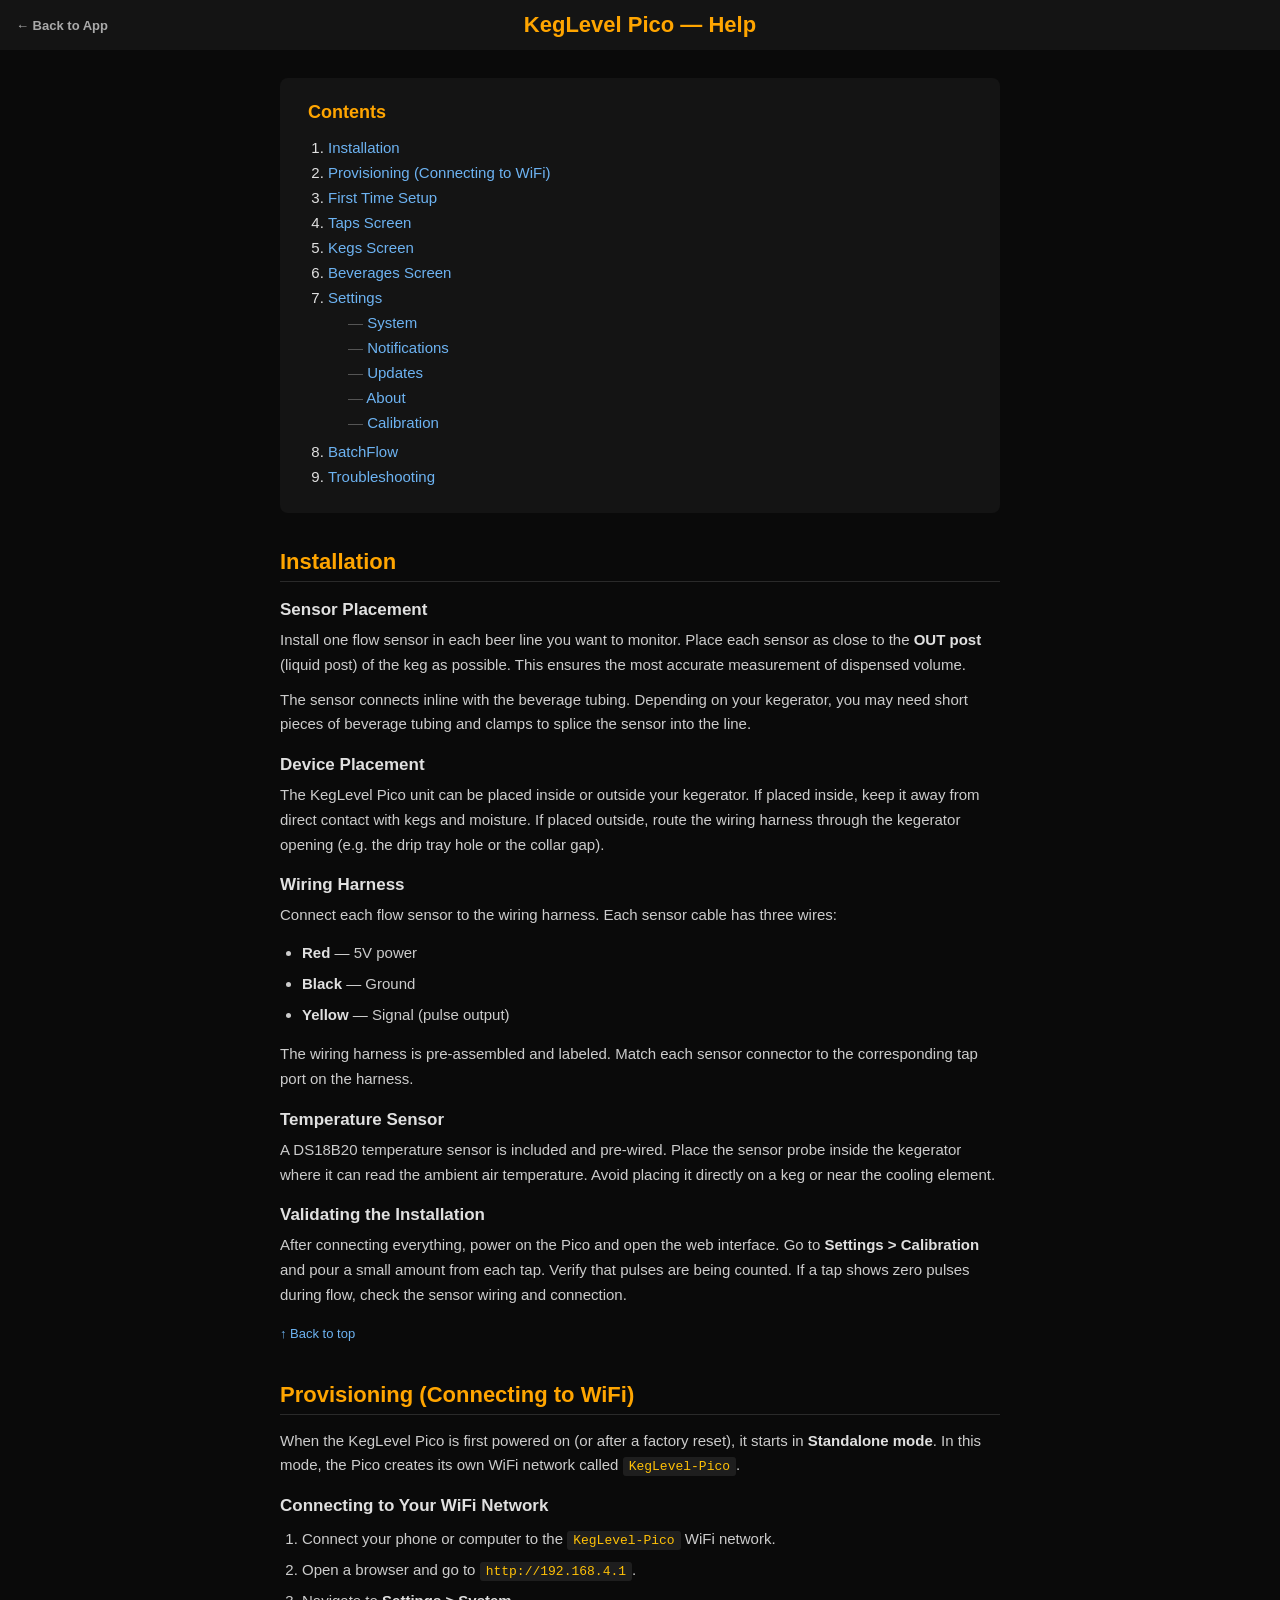
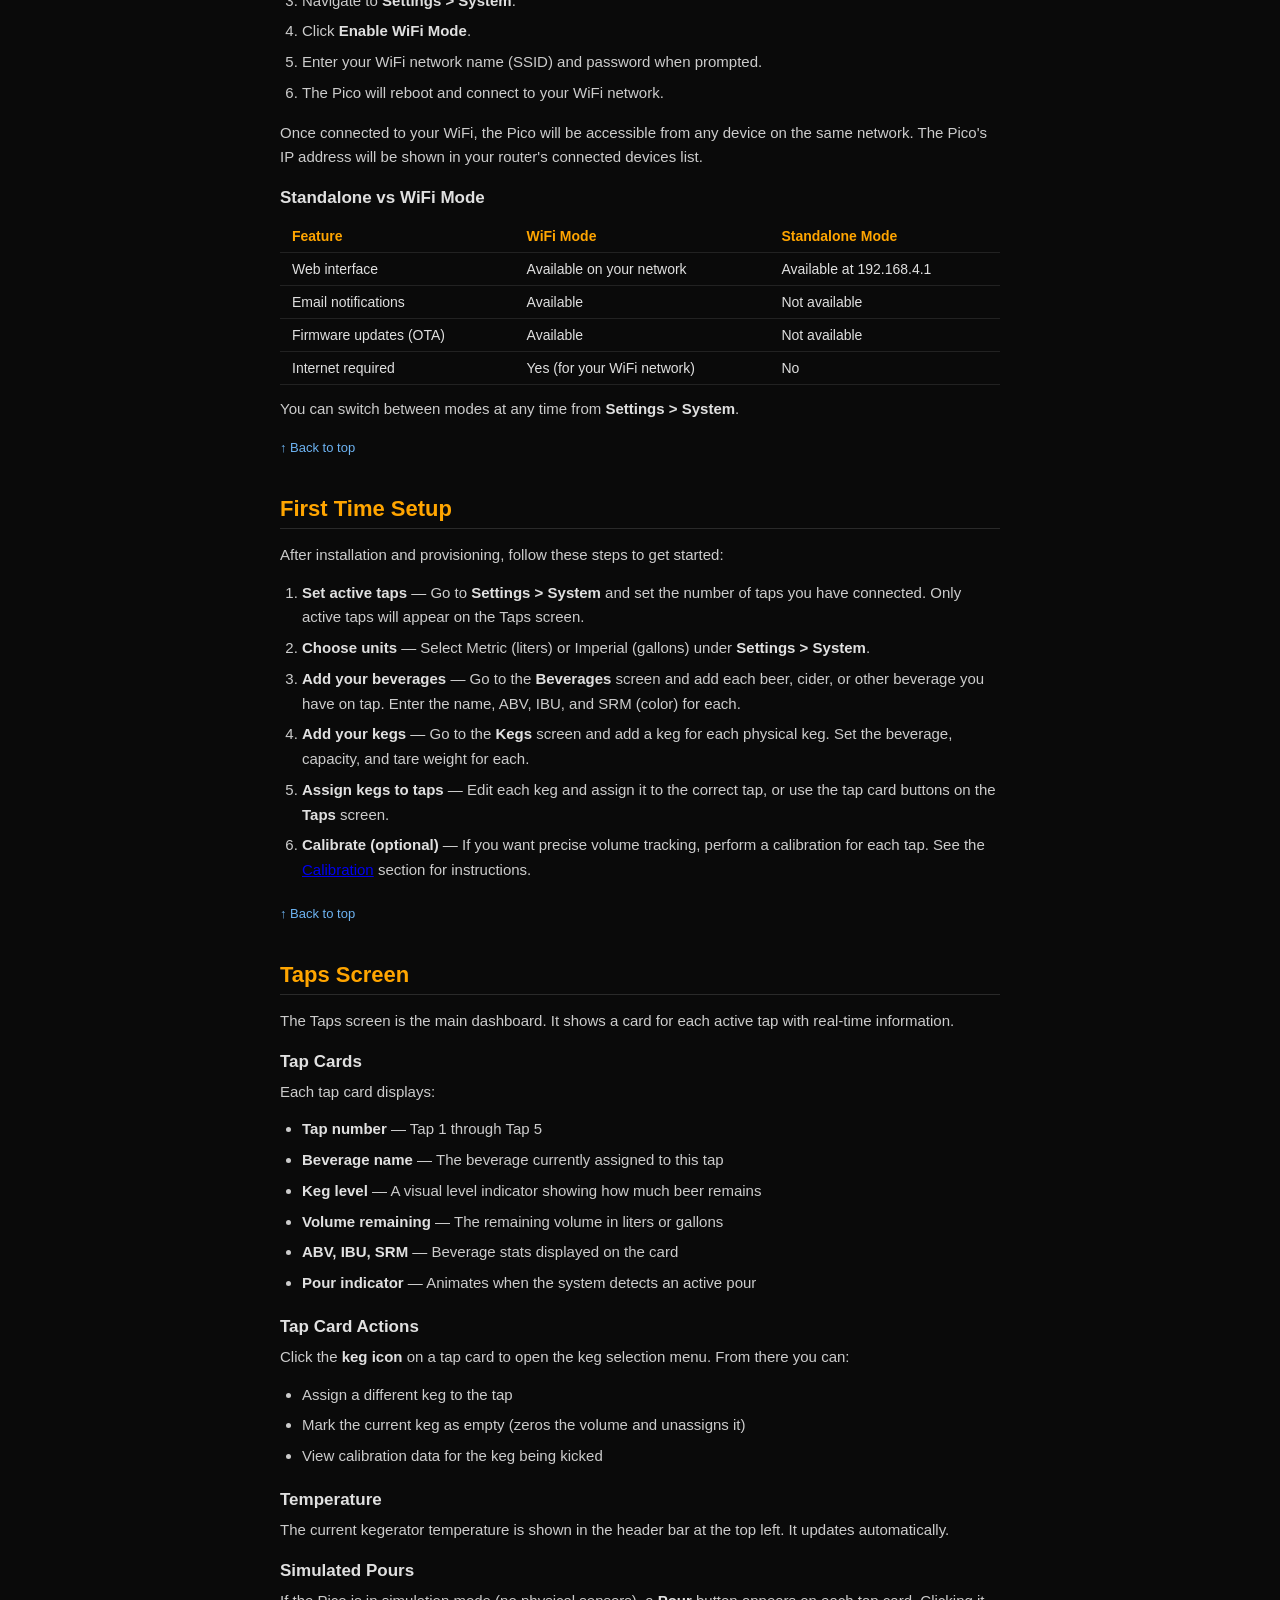
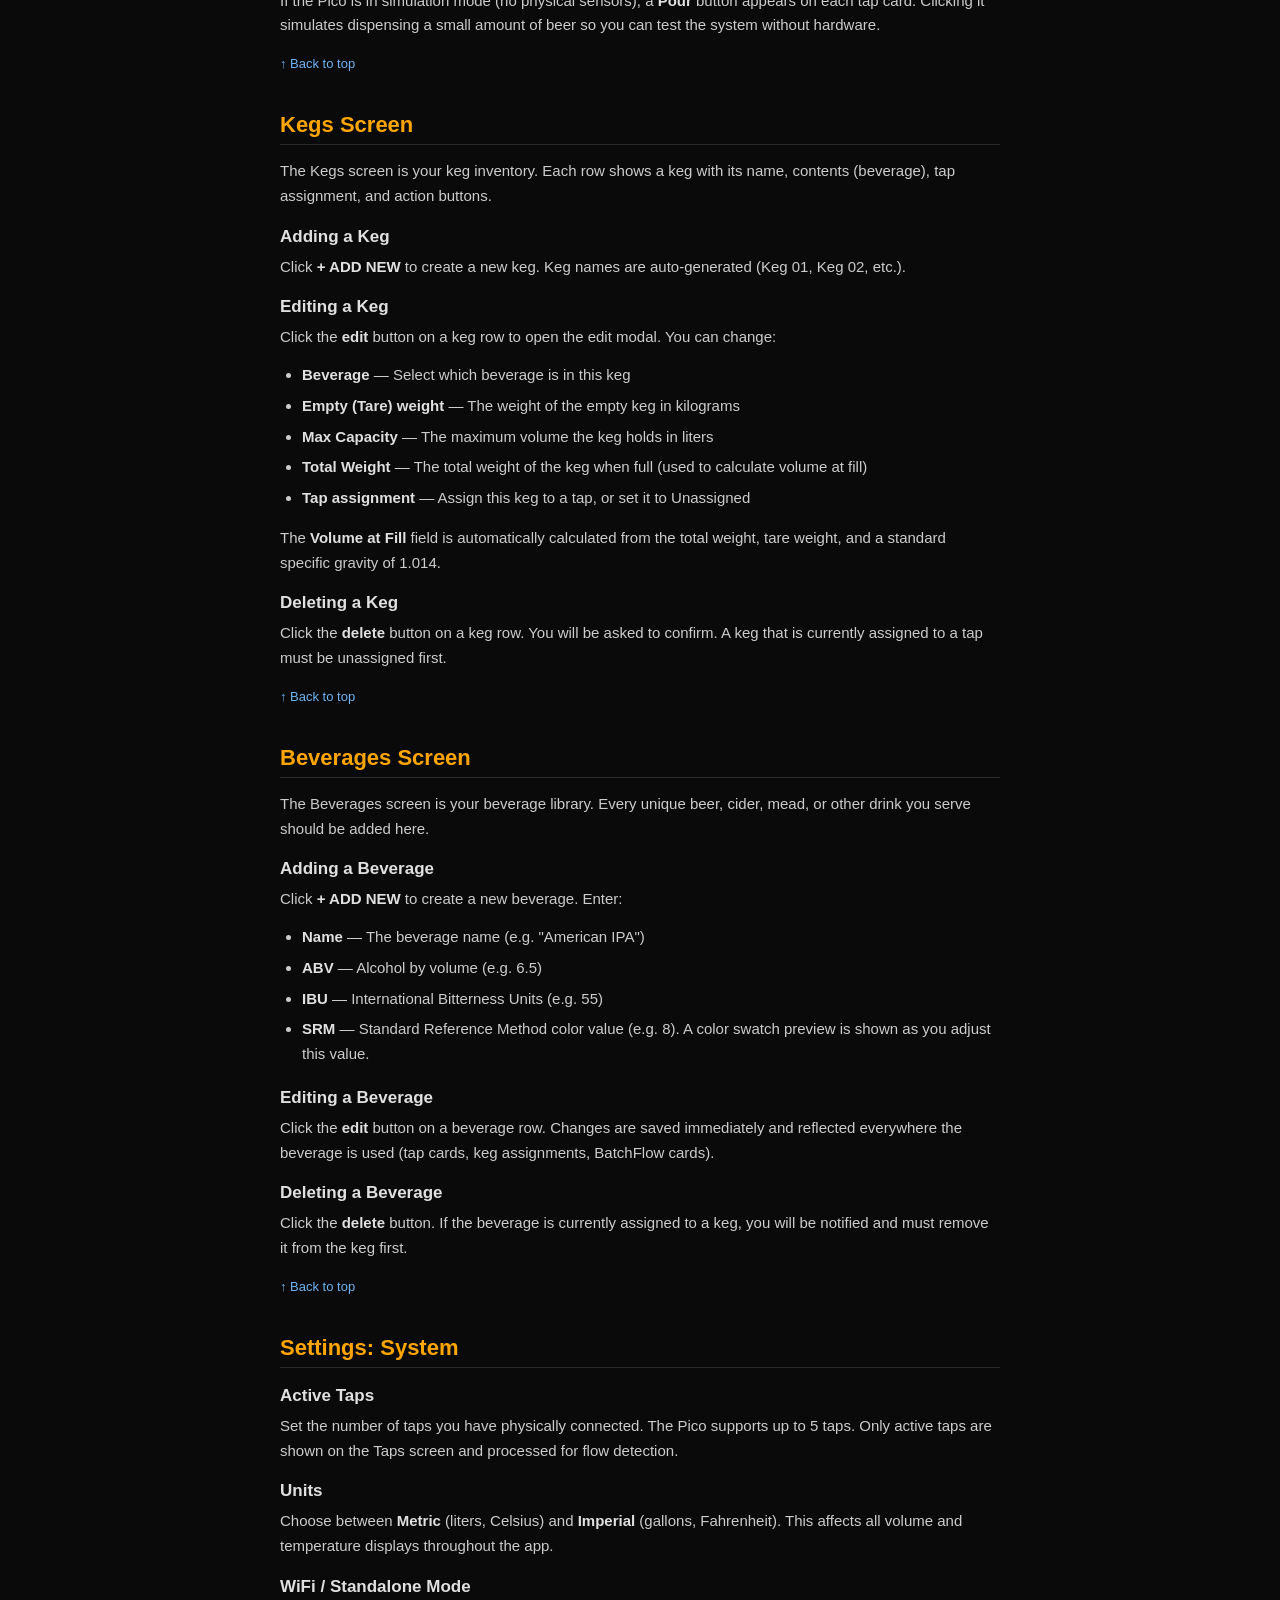
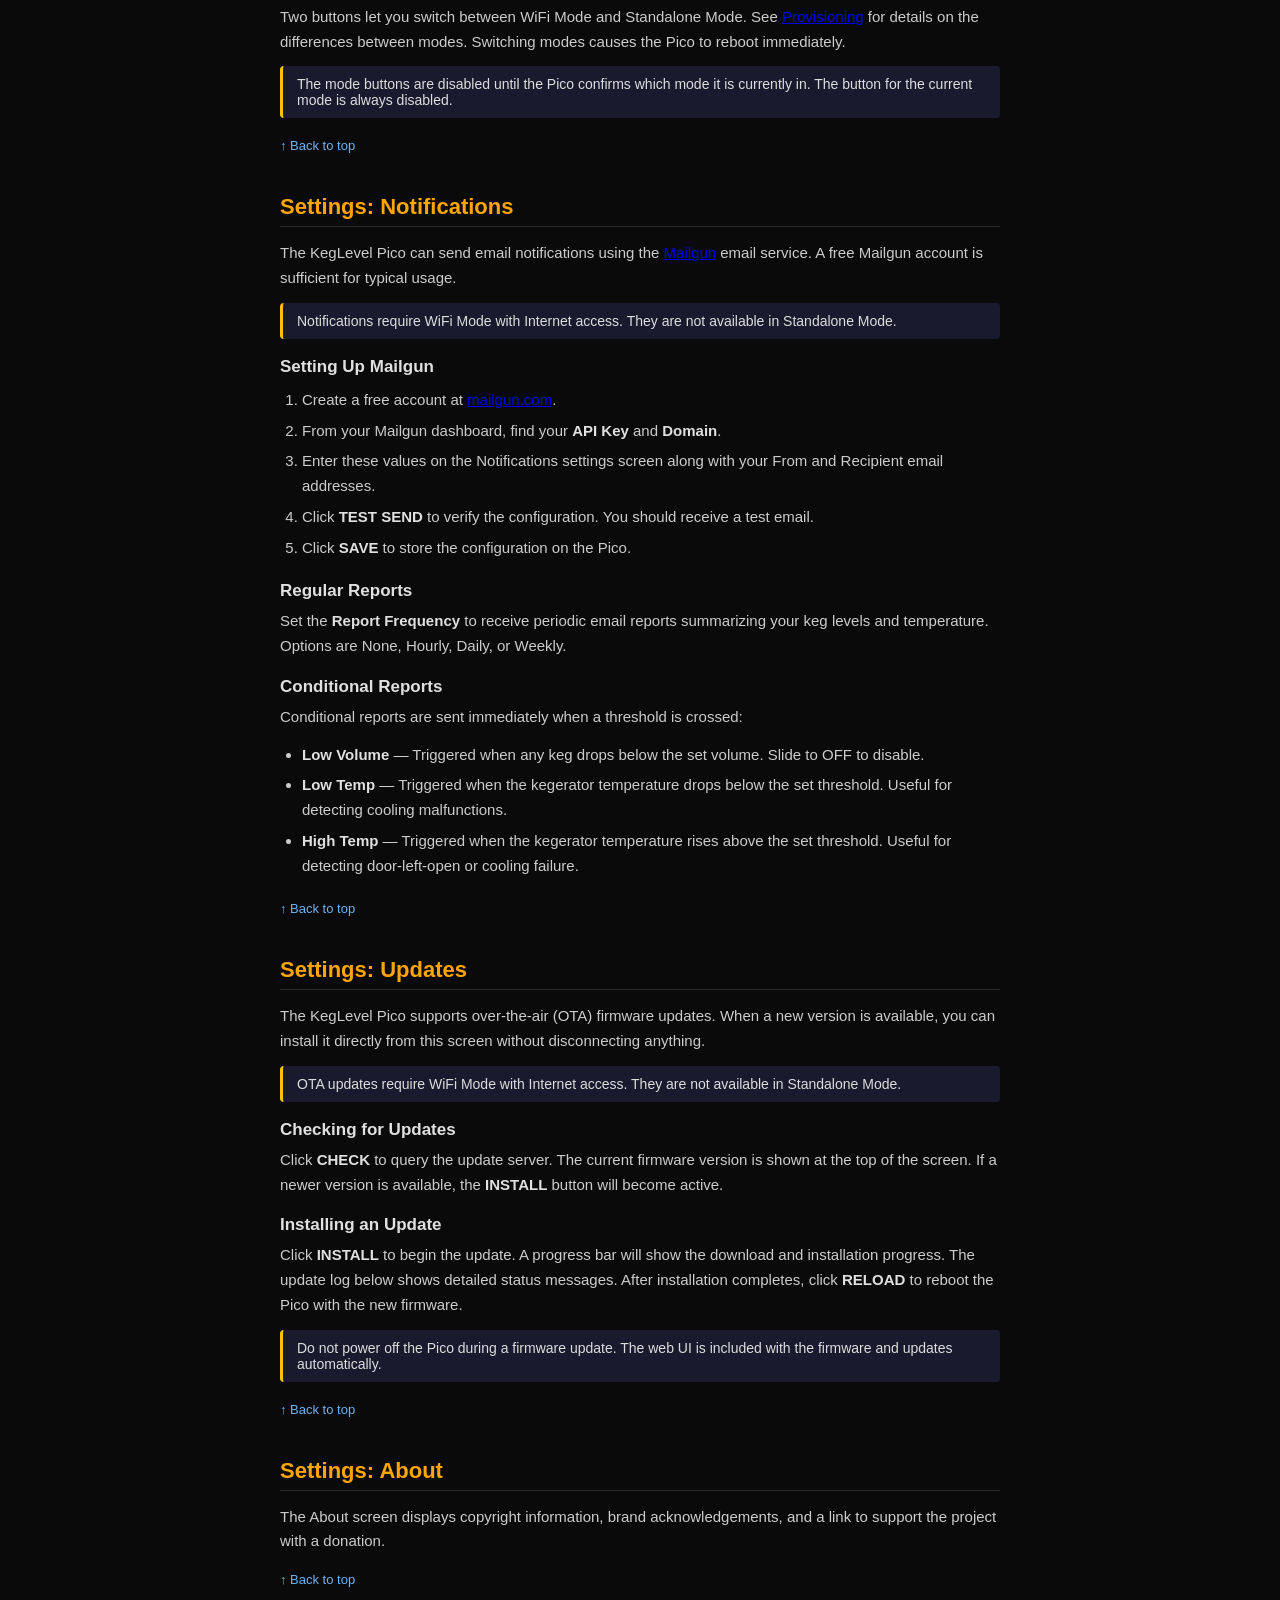
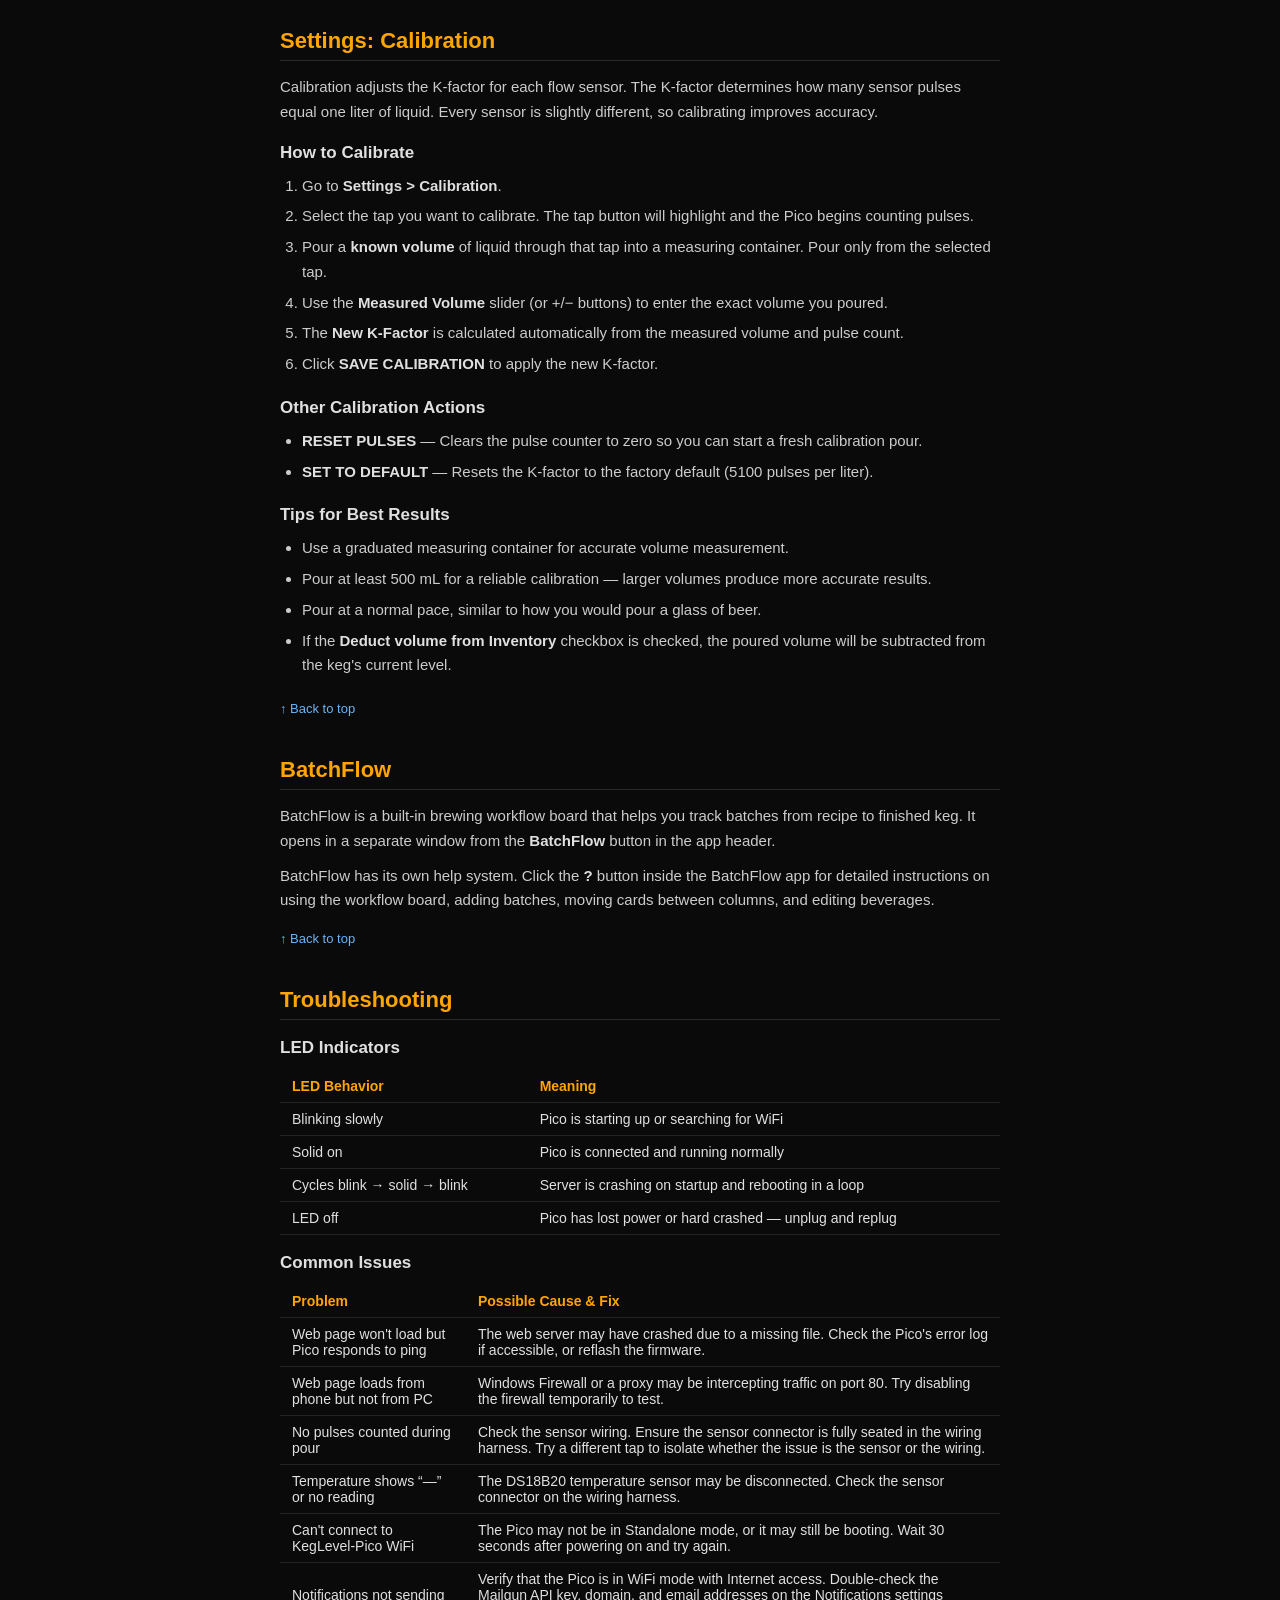
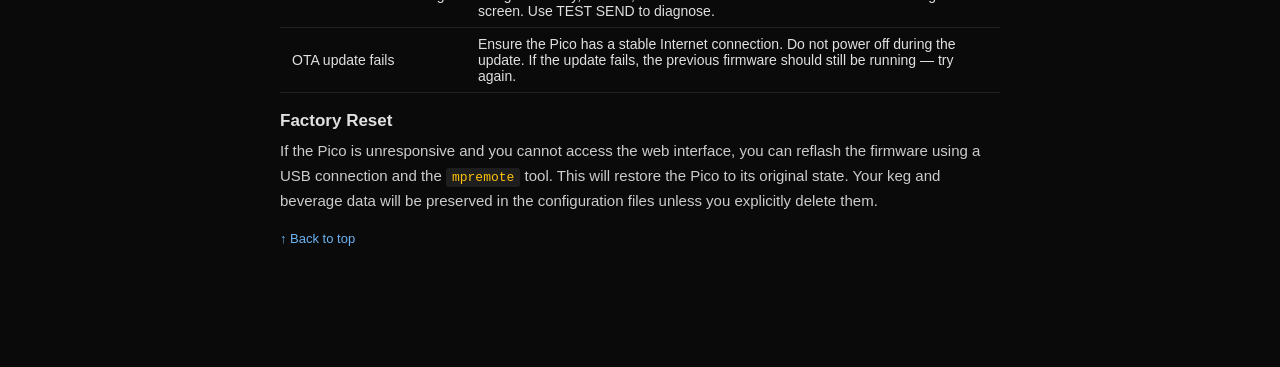
==== help.html @ c7a636e4 "Add context-sensitive help system with help.html and wired ? button Made-with: Cursor" ====
<!DOCTYPE html>
<html lang="en">
<head>
  <meta charset="UTF-8">
  <meta name="viewport" content="width=device-width, initial-scale=1.0">
  <title>KegLevel Pico — Help</title>
  <link rel="icon" href="assets/beer-keg.ico" type="image/x-icon">
  <link rel="icon" href="assets/beer-keg.png" type="image/png" sizes="32x32">
  <link rel="apple-touch-icon" href="assets/beer-keg.png">
  <style>
    * { box-sizing: border-box; margin: 0; padding: 0; }

    body {
      font-family: -apple-system, BlinkMacSystemFont, "Segoe UI", Roboto, sans-serif;
      background: #0a0a0a;
      color: #e0e0e0;
      min-height: 100vh;
    }

    .help-wrap {
      max-width: 760px;
      margin: 0 auto;
      padding: 0 20px 80px;
    }

    /* Header */
    .help-header {
      background: #141414;
      padding: 0 16px;
      height: 50px;
      display: flex;
      align-items: center;
      justify-content: center;
      position: sticky;
      top: 0;
      z-index: 10;
    }
    .help-header h1 {
      font-size: 22px;
      font-weight: 700;
      color: #ffa500;
    }
    .help-header .back-link {
      position: absolute;
      left: 16px;
      color: #aaa;
      text-decoration: none;
      font-size: 13px;
      font-weight: 600;
    }
    .help-header .back-link:hover { color: #fff; }

    /* TOC */
    .toc {
      background: #141414;
      border-radius: 8px;
      padding: 24px 28px;
      margin: 28px 0 36px;
    }
    .toc h2 {
      font-size: 18px;
      color: #ffa500;
      margin-bottom: 12px;
    }
    .toc ol {
      padding-left: 20px;
    }
    .toc li {
      padding: 4px 0;
      font-size: 15px;
    }
    .toc a {
      color: #6db3f2;
      text-decoration: none;
    }
    .toc a:hover { text-decoration: underline; }
    .toc .toc-sub {
      list-style: none;
      padding-left: 20px;
      margin-top: 4px;
    }
    .toc .toc-sub li::before {
      content: "— ";
      color: #555;
    }

    /* Sections */
    .help-section {
      margin-bottom: 40px;
      scroll-margin-top: 60px;
    }
    .help-section h2 {
      font-size: 22px;
      font-weight: 700;
      color: #ffa500;
      margin-bottom: 14px;
      padding-bottom: 6px;
      border-bottom: 1px solid #2a2a2a;
    }
    .help-section h3 {
      font-size: 17px;
      font-weight: 600;
      color: #e0e0e0;
      margin: 18px 0 8px;
    }
    .help-section p {
      font-size: 15px;
      line-height: 1.65;
      color: #ccc;
      margin-bottom: 10px;
    }
    .help-section ul, .help-section ol {
      padding-left: 22px;
      margin-bottom: 12px;
    }
    .help-section li {
      font-size: 15px;
      line-height: 1.65;
      color: #ccc;
      padding: 3px 0;
    }
    .help-section strong {
      color: #e0e0e0;
    }
    .help-section code {
      background: #1e1e1e;
      padding: 2px 6px;
      border-radius: 3px;
      font-size: 13px;
      color: #ffc107;
    }
    .help-section .note {
      background: #1a1a2e;
      border-left: 3px solid #ffc107;
      padding: 10px 14px;
      border-radius: 4px;
      margin: 12px 0;
      font-size: 14px;
      color: #ddd;
    }
    .help-section table {
      width: 100%;
      border-collapse: collapse;
      margin: 12px 0;
      font-size: 14px;
    }
    .help-section th, .help-section td {
      text-align: left;
      padding: 8px 12px;
      border-bottom: 1px solid #222;
    }
    .help-section th {
      color: #ffa500;
      font-weight: 600;
    }
    .back-to-top {
      display: inline-block;
      margin-top: 8px;
      font-size: 13px;
      color: #6db3f2;
      text-decoration: none;
    }
    .back-to-top:hover { text-decoration: underline; }
  </style>
</head>
<body>

  <header class="help-header">
    <a href="index.html" class="back-link">&larr; Back to App</a>
    <h1>KegLevel Pico &mdash; Help</h1>
  </header>

  <div class="help-wrap">

    <!-- Table of Contents -->
    <nav class="toc" id="toc">
      <h2>Contents</h2>
      <ol>
        <li><a href="#installation">Installation</a></li>
        <li><a href="#provisioning">Provisioning (Connecting to WiFi)</a></li>
        <li><a href="#first-time-setup">First Time Setup</a></li>
        <li><a href="#taps">Taps Screen</a></li>
        <li><a href="#kegs">Kegs Screen</a></li>
        <li><a href="#beverages">Beverages Screen</a></li>
        <li>
          <a href="#system">Settings</a>
          <ul class="toc-sub">
            <li><a href="#system">System</a></li>
            <li><a href="#notifications">Notifications</a></li>
            <li><a href="#updates">Updates</a></li>
            <li><a href="#about">About</a></li>
            <li><a href="#calibration">Calibration</a></li>
          </ul>
        </li>
        <li><a href="#batchflow">BatchFlow</a></li>
        <li><a href="#troubleshooting">Troubleshooting</a></li>
      </ol>
    </nav>

    <!-- Installation -->
    <section class="help-section" id="installation">
      <h2>Installation</h2>
      <h3>Sensor Placement</h3>
      <p>Install one flow sensor in each beer line you want to monitor. Place each sensor as close to the <strong>OUT post</strong> (liquid post) of the keg as possible. This ensures the most accurate measurement of dispensed volume.</p>
      <p>The sensor connects inline with the beverage tubing. Depending on your kegerator, you may need short pieces of beverage tubing and clamps to splice the sensor into the line.</p>

      <h3>Device Placement</h3>
      <p>The KegLevel Pico unit can be placed inside or outside your kegerator. If placed inside, keep it away from direct contact with kegs and moisture. If placed outside, route the wiring harness through the kegerator opening (e.g. the drip tray hole or the collar gap).</p>

      <h3>Wiring Harness</h3>
      <p>Connect each flow sensor to the wiring harness. Each sensor cable has three wires:</p>
      <ul>
        <li><strong>Red</strong> &mdash; 5V power</li>
        <li><strong>Black</strong> &mdash; Ground</li>
        <li><strong>Yellow</strong> &mdash; Signal (pulse output)</li>
      </ul>
      <p>The wiring harness is pre-assembled and labeled. Match each sensor connector to the corresponding tap port on the harness.</p>

      <h3>Temperature Sensor</h3>
      <p>A DS18B20 temperature sensor is included and pre-wired. Place the sensor probe inside the kegerator where it can read the ambient air temperature. Avoid placing it directly on a keg or near the cooling element.</p>

      <h3>Validating the Installation</h3>
      <p>After connecting everything, power on the Pico and open the web interface. Go to <strong>Settings &gt; Calibration</strong> and pour a small amount from each tap. Verify that pulses are being counted. If a tap shows zero pulses during flow, check the sensor wiring and connection.</p>

      <a href="#toc" class="back-to-top">&uarr; Back to top</a>
    </section>

    <!-- Provisioning -->
    <section class="help-section" id="provisioning">
      <h2>Provisioning (Connecting to WiFi)</h2>
      <p>When the KegLevel Pico is first powered on (or after a factory reset), it starts in <strong>Standalone mode</strong>. In this mode, the Pico creates its own WiFi network called <code>KegLevel-Pico</code>.</p>

      <h3>Connecting to Your WiFi Network</h3>
      <ol>
        <li>Connect your phone or computer to the <code>KegLevel-Pico</code> WiFi network.</li>
        <li>Open a browser and go to <code>http://192.168.4.1</code>.</li>
        <li>Navigate to <strong>Settings &gt; System</strong>.</li>
        <li>Click <strong>Enable WiFi Mode</strong>.</li>
        <li>Enter your WiFi network name (SSID) and password when prompted.</li>
        <li>The Pico will reboot and connect to your WiFi network.</li>
      </ol>
      <p>Once connected to your WiFi, the Pico will be accessible from any device on the same network. The Pico's IP address will be shown in your router's connected devices list.</p>

      <h3>Standalone vs WiFi Mode</h3>
      <table>
        <tr><th>Feature</th><th>WiFi Mode</th><th>Standalone Mode</th></tr>
        <tr><td>Web interface</td><td>Available on your network</td><td>Available at 192.168.4.1</td></tr>
        <tr><td>Email notifications</td><td>Available</td><td>Not available</td></tr>
        <tr><td>Firmware updates (OTA)</td><td>Available</td><td>Not available</td></tr>
        <tr><td>Internet required</td><td>Yes (for your WiFi network)</td><td>No</td></tr>
      </table>
      <p>You can switch between modes at any time from <strong>Settings &gt; System</strong>.</p>

      <a href="#toc" class="back-to-top">&uarr; Back to top</a>
    </section>

    <!-- First Time Setup -->
    <section class="help-section" id="first-time-setup">
      <h2>First Time Setup</h2>
      <p>After installation and provisioning, follow these steps to get started:</p>
      <ol>
        <li><strong>Set active taps</strong> &mdash; Go to <strong>Settings &gt; System</strong> and set the number of taps you have connected. Only active taps will appear on the Taps screen.</li>
        <li><strong>Choose units</strong> &mdash; Select Metric (liters) or Imperial (gallons) under <strong>Settings &gt; System</strong>.</li>
        <li><strong>Add your beverages</strong> &mdash; Go to the <strong>Beverages</strong> screen and add each beer, cider, or other beverage you have on tap. Enter the name, ABV, IBU, and SRM (color) for each.</li>
        <li><strong>Add your kegs</strong> &mdash; Go to the <strong>Kegs</strong> screen and add a keg for each physical keg. Set the beverage, capacity, and tare weight for each.</li>
        <li><strong>Assign kegs to taps</strong> &mdash; Edit each keg and assign it to the correct tap, or use the tap card buttons on the <strong>Taps</strong> screen.</li>
        <li><strong>Calibrate (optional)</strong> &mdash; If you want precise volume tracking, perform a calibration for each tap. See the <a href="#calibration">Calibration</a> section for instructions.</li>
      </ol>

      <a href="#toc" class="back-to-top">&uarr; Back to top</a>
    </section>

    <!-- Taps Screen -->
    <section class="help-section" id="taps">
      <h2>Taps Screen</h2>
      <p>The Taps screen is the main dashboard. It shows a card for each active tap with real-time information.</p>

      <h3>Tap Cards</h3>
      <p>Each tap card displays:</p>
      <ul>
        <li><strong>Tap number</strong> &mdash; Tap 1 through Tap 5</li>
        <li><strong>Beverage name</strong> &mdash; The beverage currently assigned to this tap</li>
        <li><strong>Keg level</strong> &mdash; A visual level indicator showing how much beer remains</li>
        <li><strong>Volume remaining</strong> &mdash; The remaining volume in liters or gallons</li>
        <li><strong>ABV, IBU, SRM</strong> &mdash; Beverage stats displayed on the card</li>
        <li><strong>Pour indicator</strong> &mdash; Animates when the system detects an active pour</li>
      </ul>

      <h3>Tap Card Actions</h3>
      <p>Click the <strong>keg icon</strong> on a tap card to open the keg selection menu. From there you can:</p>
      <ul>
        <li>Assign a different keg to the tap</li>
        <li>Mark the current keg as empty (zeros the volume and unassigns it)</li>
        <li>View calibration data for the keg being kicked</li>
      </ul>

      <h3>Temperature</h3>
      <p>The current kegerator temperature is shown in the header bar at the top left. It updates automatically.</p>

      <h3>Simulated Pours</h3>
      <p>If the Pico is in simulation mode (no physical sensors), a <strong>Pour</strong> button appears on each tap card. Clicking it simulates dispensing a small amount of beer so you can test the system without hardware.</p>

      <a href="#toc" class="back-to-top">&uarr; Back to top</a>
    </section>

    <!-- Kegs Screen -->
    <section class="help-section" id="kegs">
      <h2>Kegs Screen</h2>
      <p>The Kegs screen is your keg inventory. Each row shows a keg with its name, contents (beverage), tap assignment, and action buttons.</p>

      <h3>Adding a Keg</h3>
      <p>Click <strong>+ ADD NEW</strong> to create a new keg. Keg names are auto-generated (Keg 01, Keg 02, etc.).</p>

      <h3>Editing a Keg</h3>
      <p>Click the <strong>edit</strong> button on a keg row to open the edit modal. You can change:</p>
      <ul>
        <li><strong>Beverage</strong> &mdash; Select which beverage is in this keg</li>
        <li><strong>Empty (Tare) weight</strong> &mdash; The weight of the empty keg in kilograms</li>
        <li><strong>Max Capacity</strong> &mdash; The maximum volume the keg holds in liters</li>
        <li><strong>Total Weight</strong> &mdash; The total weight of the keg when full (used to calculate volume at fill)</li>
        <li><strong>Tap assignment</strong> &mdash; Assign this keg to a tap, or set it to Unassigned</li>
      </ul>
      <p>The <strong>Volume at Fill</strong> field is automatically calculated from the total weight, tare weight, and a standard specific gravity of 1.014.</p>

      <h3>Deleting a Keg</h3>
      <p>Click the <strong>delete</strong> button on a keg row. You will be asked to confirm. A keg that is currently assigned to a tap must be unassigned first.</p>

      <a href="#toc" class="back-to-top">&uarr; Back to top</a>
    </section>

    <!-- Beverages Screen -->
    <section class="help-section" id="beverages">
      <h2>Beverages Screen</h2>
      <p>The Beverages screen is your beverage library. Every unique beer, cider, mead, or other drink you serve should be added here.</p>

      <h3>Adding a Beverage</h3>
      <p>Click <strong>+ ADD NEW</strong> to create a new beverage. Enter:</p>
      <ul>
        <li><strong>Name</strong> &mdash; The beverage name (e.g. "American IPA")</li>
        <li><strong>ABV</strong> &mdash; Alcohol by volume (e.g. 6.5)</li>
        <li><strong>IBU</strong> &mdash; International Bitterness Units (e.g. 55)</li>
        <li><strong>SRM</strong> &mdash; Standard Reference Method color value (e.g. 8). A color swatch preview is shown as you adjust this value.</li>
      </ul>

      <h3>Editing a Beverage</h3>
      <p>Click the <strong>edit</strong> button on a beverage row. Changes are saved immediately and reflected everywhere the beverage is used (tap cards, keg assignments, BatchFlow cards).</p>

      <h3>Deleting a Beverage</h3>
      <p>Click the <strong>delete</strong> button. If the beverage is currently assigned to a keg, you will be notified and must remove it from the keg first.</p>

      <a href="#toc" class="back-to-top">&uarr; Back to top</a>
    </section>

    <!-- Settings: System -->
    <section class="help-section" id="system">
      <h2>Settings: System</h2>

      <h3>Active Taps</h3>
      <p>Set the number of taps you have physically connected. The Pico supports up to 5 taps. Only active taps are shown on the Taps screen and processed for flow detection.</p>

      <h3>Units</h3>
      <p>Choose between <strong>Metric</strong> (liters, Celsius) and <strong>Imperial</strong> (gallons, Fahrenheit). This affects all volume and temperature displays throughout the app.</p>

      <h3>WiFi / Standalone Mode</h3>
      <p>Two buttons let you switch between WiFi Mode and Standalone Mode. See <a href="#provisioning">Provisioning</a> for details on the differences between modes. Switching modes causes the Pico to reboot immediately.</p>

      <div class="note">The mode buttons are disabled until the Pico confirms which mode it is currently in. The button for the current mode is always disabled.</div>

      <a href="#toc" class="back-to-top">&uarr; Back to top</a>
    </section>

    <!-- Settings: Notifications -->
    <section class="help-section" id="notifications">
      <h2>Settings: Notifications</h2>
      <p>The KegLevel Pico can send email notifications using the <a href="https://www.mailgun.com" target="_blank">Mailgun</a> email service. A free Mailgun account is sufficient for typical usage.</p>

      <div class="note">Notifications require WiFi Mode with Internet access. They are not available in Standalone Mode.</div>

      <h3>Setting Up Mailgun</h3>
      <ol>
        <li>Create a free account at <a href="https://www.mailgun.com" target="_blank">mailgun.com</a>.</li>
        <li>From your Mailgun dashboard, find your <strong>API Key</strong> and <strong>Domain</strong>.</li>
        <li>Enter these values on the Notifications settings screen along with your From and Recipient email addresses.</li>
        <li>Click <strong>TEST SEND</strong> to verify the configuration. You should receive a test email.</li>
        <li>Click <strong>SAVE</strong> to store the configuration on the Pico.</li>
      </ol>

      <h3>Regular Reports</h3>
      <p>Set the <strong>Report Frequency</strong> to receive periodic email reports summarizing your keg levels and temperature. Options are None, Hourly, Daily, or Weekly.</p>

      <h3>Conditional Reports</h3>
      <p>Conditional reports are sent immediately when a threshold is crossed:</p>
      <ul>
        <li><strong>Low Volume</strong> &mdash; Triggered when any keg drops below the set volume. Slide to OFF to disable.</li>
        <li><strong>Low Temp</strong> &mdash; Triggered when the kegerator temperature drops below the set threshold. Useful for detecting cooling malfunctions.</li>
        <li><strong>High Temp</strong> &mdash; Triggered when the kegerator temperature rises above the set threshold. Useful for detecting door-left-open or cooling failure.</li>
      </ul>

      <a href="#toc" class="back-to-top">&uarr; Back to top</a>
    </section>

    <!-- Settings: Updates -->
    <section class="help-section" id="updates">
      <h2>Settings: Updates</h2>
      <p>The KegLevel Pico supports over-the-air (OTA) firmware updates. When a new version is available, you can install it directly from this screen without disconnecting anything.</p>

      <div class="note">OTA updates require WiFi Mode with Internet access. They are not available in Standalone Mode.</div>

      <h3>Checking for Updates</h3>
      <p>Click <strong>CHECK</strong> to query the update server. The current firmware version is shown at the top of the screen. If a newer version is available, the <strong>INSTALL</strong> button will become active.</p>

      <h3>Installing an Update</h3>
      <p>Click <strong>INSTALL</strong> to begin the update. A progress bar will show the download and installation progress. The update log below shows detailed status messages. After installation completes, click <strong>RELOAD</strong> to reboot the Pico with the new firmware.</p>

      <div class="note">Do not power off the Pico during a firmware update. The web UI is included with the firmware and updates automatically.</div>

      <a href="#toc" class="back-to-top">&uarr; Back to top</a>
    </section>

    <!-- Settings: About -->
    <section class="help-section" id="about">
      <h2>Settings: About</h2>
      <p>The About screen displays copyright information, brand acknowledgements, and a link to support the project with a donation.</p>

      <a href="#toc" class="back-to-top">&uarr; Back to top</a>
    </section>

    <!-- Settings: Calibration -->
    <section class="help-section" id="calibration">
      <h2>Settings: Calibration</h2>
      <p>Calibration adjusts the K-factor for each flow sensor. The K-factor determines how many sensor pulses equal one liter of liquid. Every sensor is slightly different, so calibrating improves accuracy.</p>

      <h3>How to Calibrate</h3>
      <ol>
        <li>Go to <strong>Settings &gt; Calibration</strong>.</li>
        <li>Select the tap you want to calibrate. The tap button will highlight and the Pico begins counting pulses.</li>
        <li>Pour a <strong>known volume</strong> of liquid through that tap into a measuring container. Pour only from the selected tap.</li>
        <li>Use the <strong>Measured Volume</strong> slider (or +/&minus; buttons) to enter the exact volume you poured.</li>
        <li>The <strong>New K-Factor</strong> is calculated automatically from the measured volume and pulse count.</li>
        <li>Click <strong>SAVE CALIBRATION</strong> to apply the new K-factor.</li>
      </ol>

      <h3>Other Calibration Actions</h3>
      <ul>
        <li><strong>RESET PULSES</strong> &mdash; Clears the pulse counter to zero so you can start a fresh calibration pour.</li>
        <li><strong>SET TO DEFAULT</strong> &mdash; Resets the K-factor to the factory default (5100 pulses per liter).</li>
      </ul>

      <h3>Tips for Best Results</h3>
      <ul>
        <li>Use a graduated measuring container for accurate volume measurement.</li>
        <li>Pour at least 500 mL for a reliable calibration &mdash; larger volumes produce more accurate results.</li>
        <li>Pour at a normal pace, similar to how you would pour a glass of beer.</li>
        <li>If the <strong>Deduct volume from Inventory</strong> checkbox is checked, the poured volume will be subtracted from the keg's current level.</li>
      </ul>

      <a href="#toc" class="back-to-top">&uarr; Back to top</a>
    </section>

    <!-- BatchFlow -->
    <section class="help-section" id="batchflow">
      <h2>BatchFlow</h2>
      <p>BatchFlow is a built-in brewing workflow board that helps you track batches from recipe to finished keg. It opens in a separate window from the <strong>BatchFlow</strong> button in the app header.</p>
      <p>BatchFlow has its own help system. Click the <strong>?</strong> button inside the BatchFlow app for detailed instructions on using the workflow board, adding batches, moving cards between columns, and editing beverages.</p>

      <a href="#toc" class="back-to-top">&uarr; Back to top</a>
    </section>

    <!-- Troubleshooting -->
    <section class="help-section" id="troubleshooting">
      <h2>Troubleshooting</h2>

      <h3>LED Indicators</h3>
      <table>
        <tr><th>LED Behavior</th><th>Meaning</th></tr>
        <tr><td>Blinking slowly</td><td>Pico is starting up or searching for WiFi</td></tr>
        <tr><td>Solid on</td><td>Pico is connected and running normally</td></tr>
        <tr><td>Cycles blink &rarr; solid &rarr; blink</td><td>Server is crashing on startup and rebooting in a loop</td></tr>
        <tr><td>LED off</td><td>Pico has lost power or hard crashed &mdash; unplug and replug</td></tr>
      </table>

      <h3>Common Issues</h3>
      <table>
        <tr><th>Problem</th><th>Possible Cause &amp; Fix</th></tr>
        <tr><td>Web page won't load but Pico responds to ping</td><td>The web server may have crashed due to a missing file. Check the Pico's error log if accessible, or reflash the firmware.</td></tr>
        <tr><td>Web page loads from phone but not from PC</td><td>Windows Firewall or a proxy may be intercepting traffic on port 80. Try disabling the firewall temporarily to test.</td></tr>
        <tr><td>No pulses counted during pour</td><td>Check the sensor wiring. Ensure the sensor connector is fully seated in the wiring harness. Try a different tap to isolate whether the issue is the sensor or the wiring.</td></tr>
        <tr><td>Temperature shows &ldquo;&mdash;&rdquo; or no reading</td><td>The DS18B20 temperature sensor may be disconnected. Check the sensor connector on the wiring harness.</td></tr>
        <tr><td>Can't connect to KegLevel-Pico WiFi</td><td>The Pico may not be in Standalone mode, or it may still be booting. Wait 30 seconds after powering on and try again.</td></tr>
        <tr><td>Notifications not sending</td><td>Verify that the Pico is in WiFi mode with Internet access. Double-check the Mailgun API key, domain, and email addresses on the Notifications settings screen. Use TEST SEND to diagnose.</td></tr>
        <tr><td>OTA update fails</td><td>Ensure the Pico has a stable Internet connection. Do not power off during the update. If the update fails, the previous firmware should still be running &mdash; try again.</td></tr>
      </table>

      <h3>Factory Reset</h3>
      <p>If the Pico is unresponsive and you cannot access the web interface, you can reflash the firmware using a USB connection and the <code>mpremote</code> tool. This will restore the Pico to its original state. Your keg and beverage data will be preserved in the configuration files unless you explicitly delete them.</p>

      <a href="#toc" class="back-to-top">&uarr; Back to top</a>
    </section>

  </div>

</body>
</html>
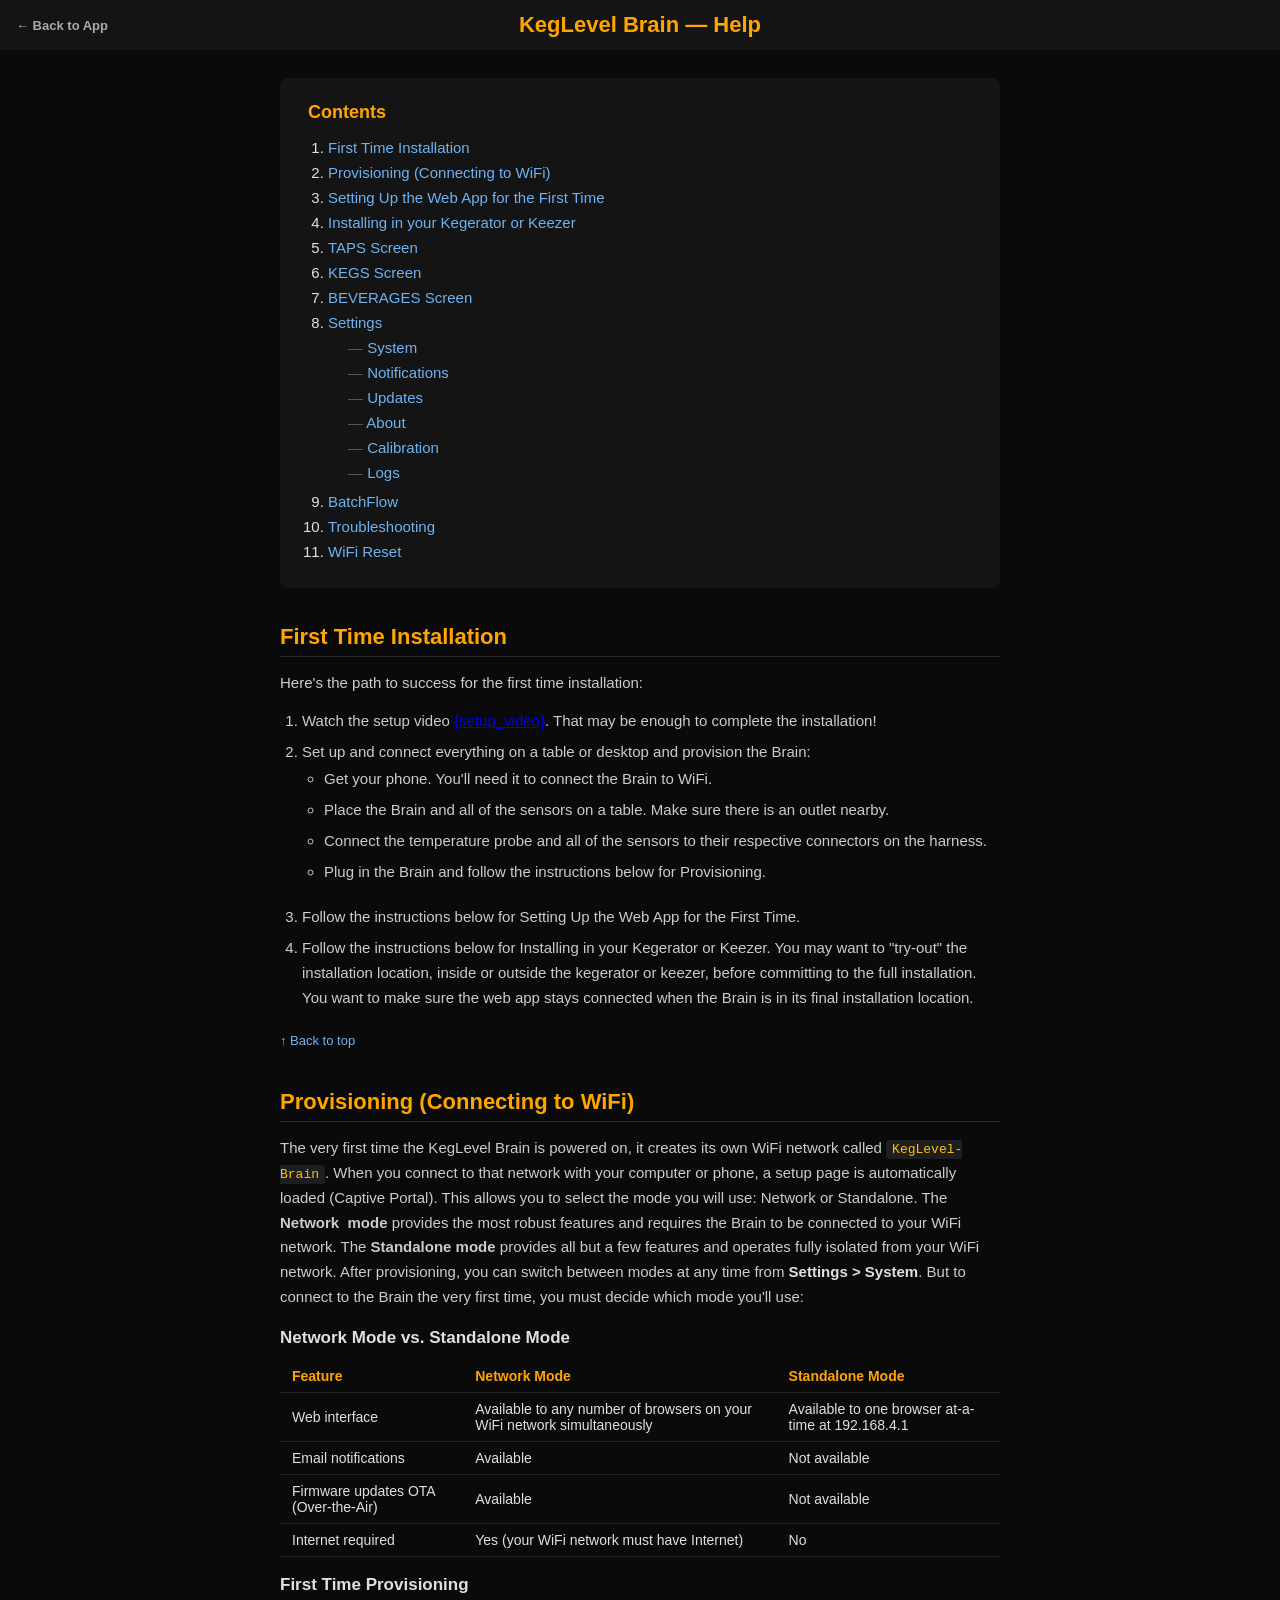
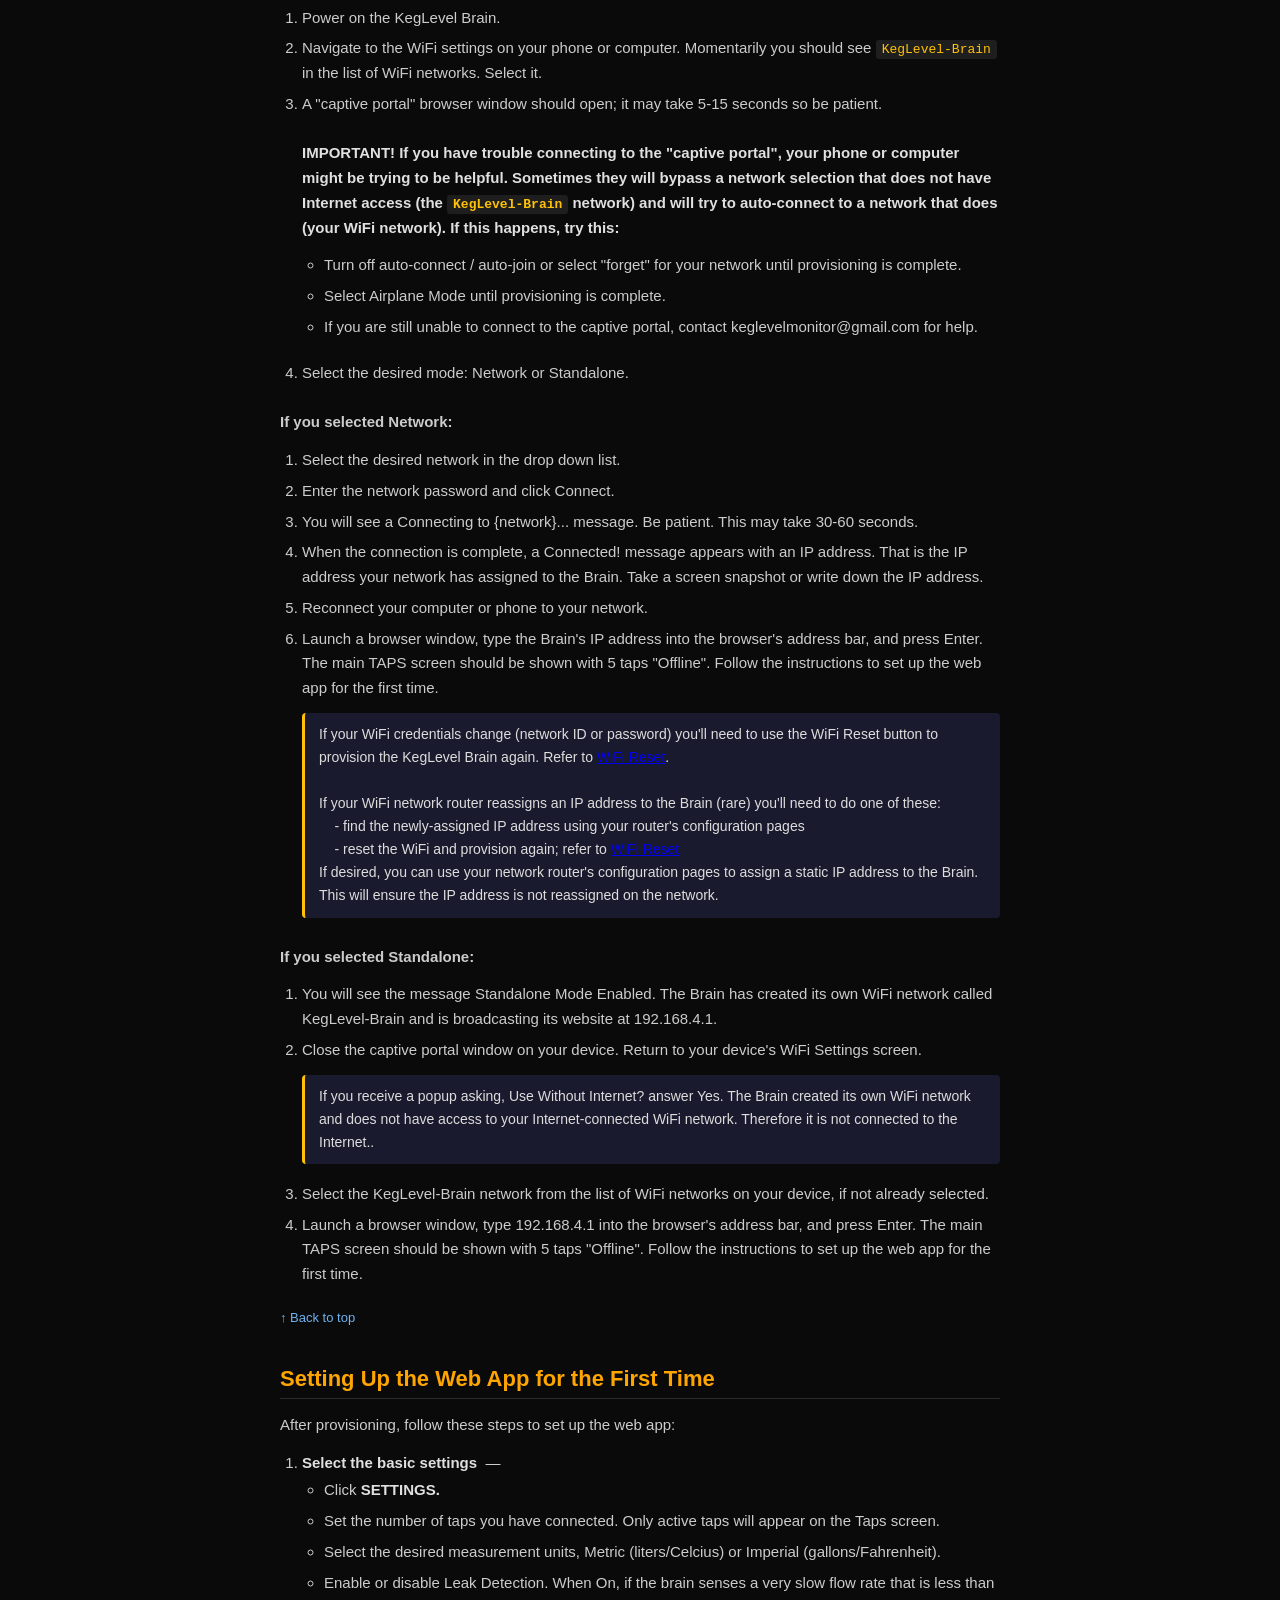
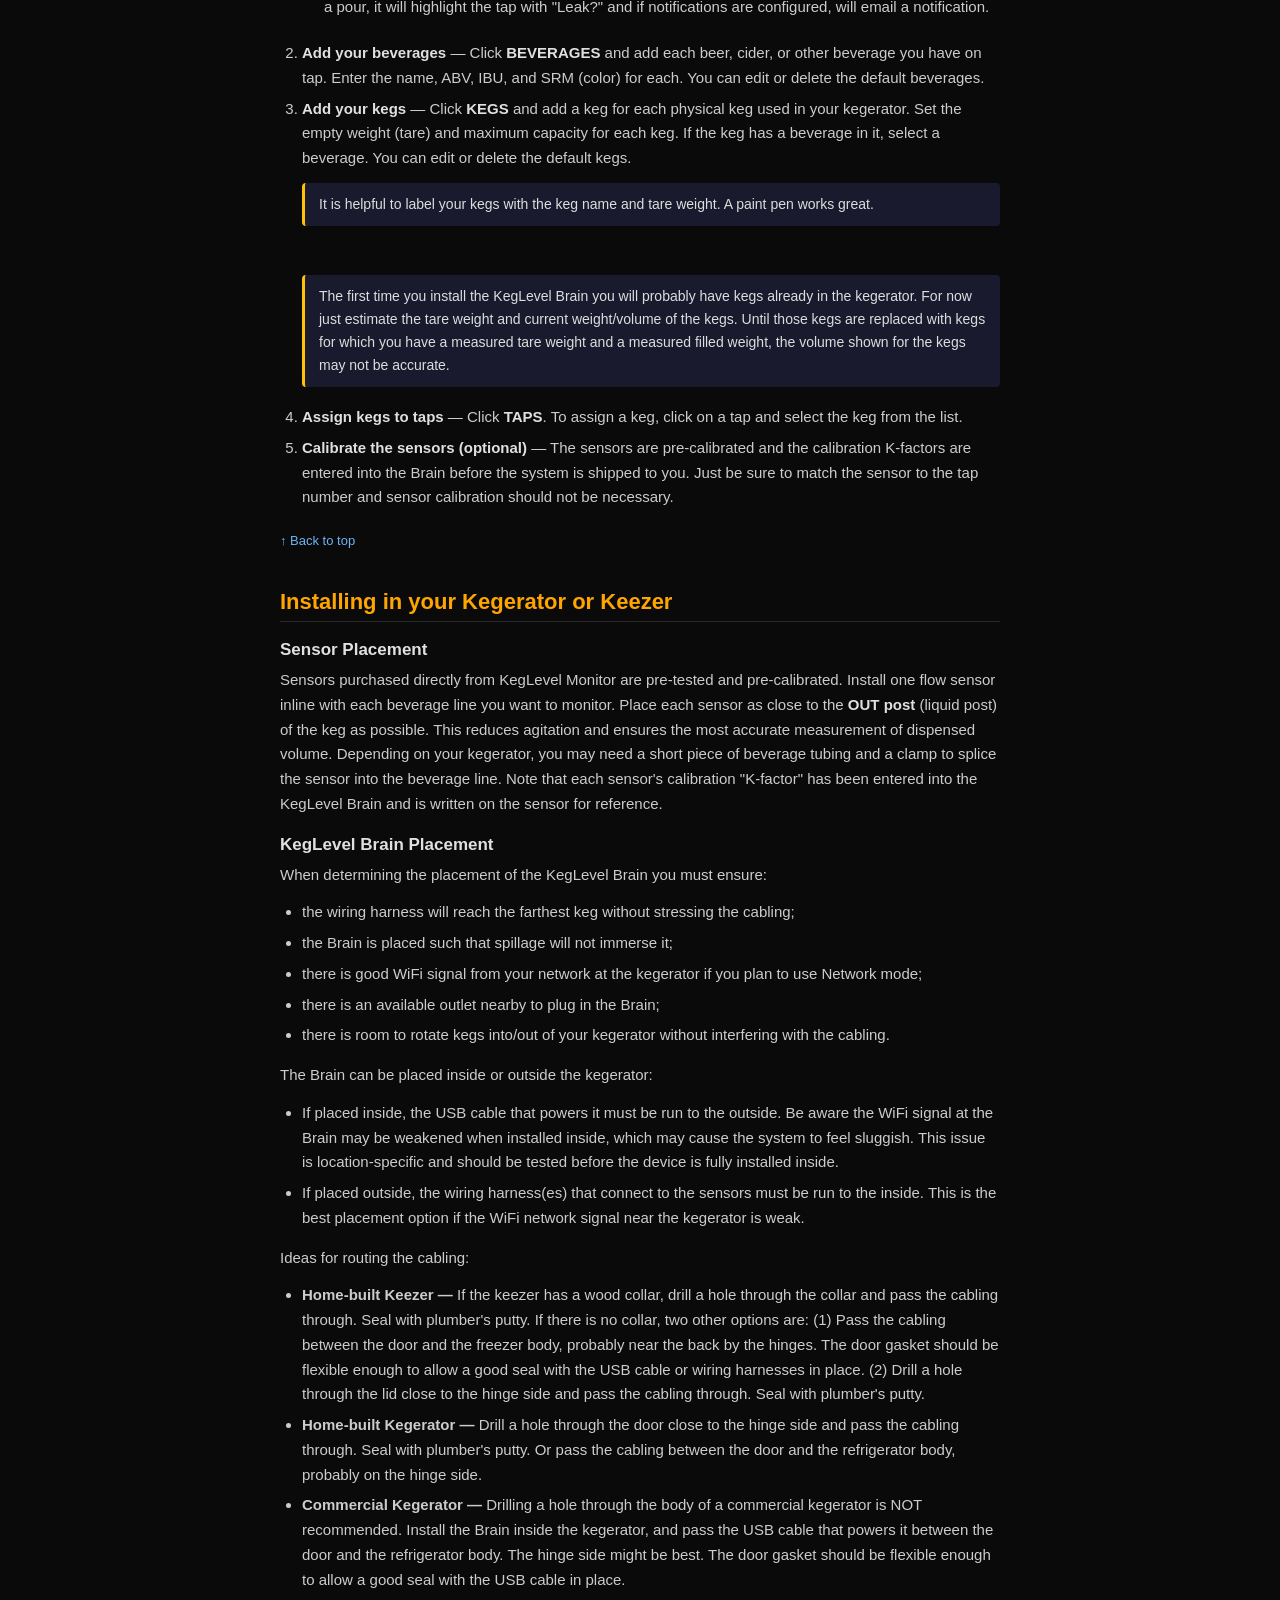
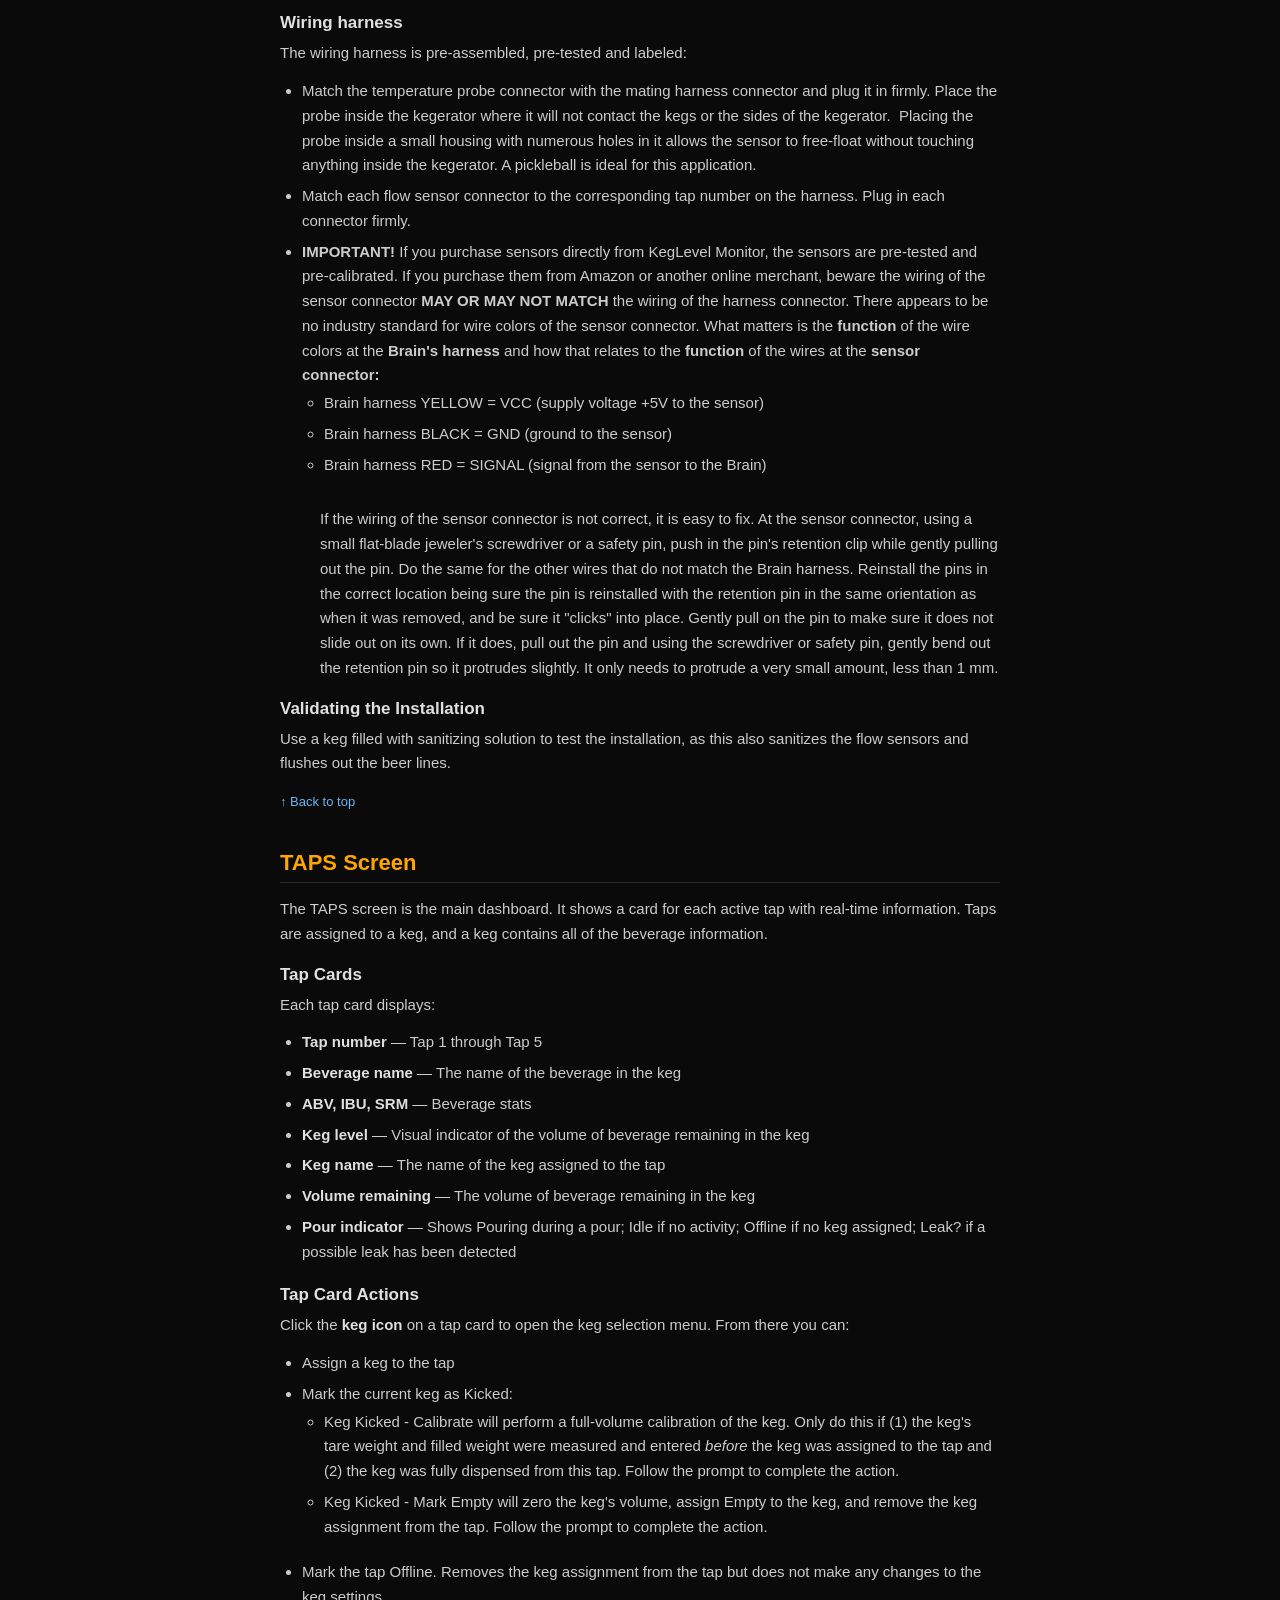
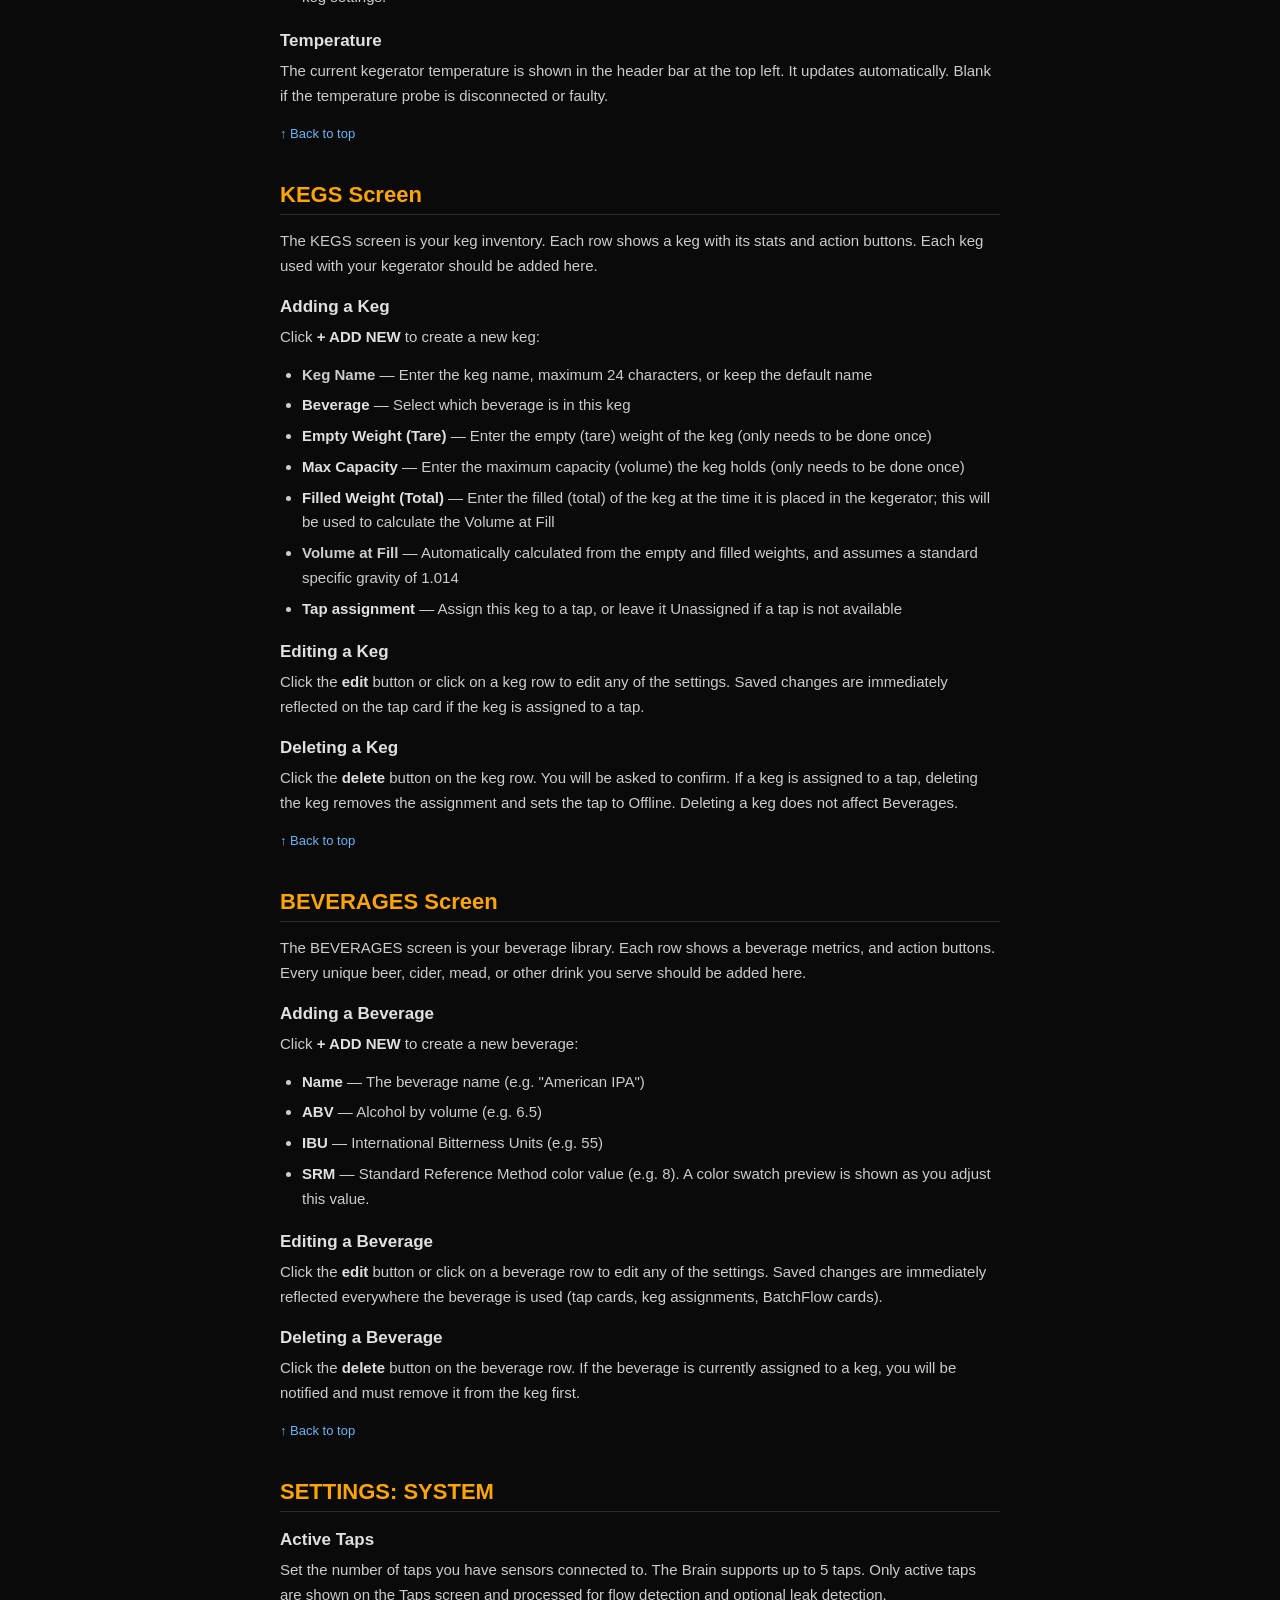
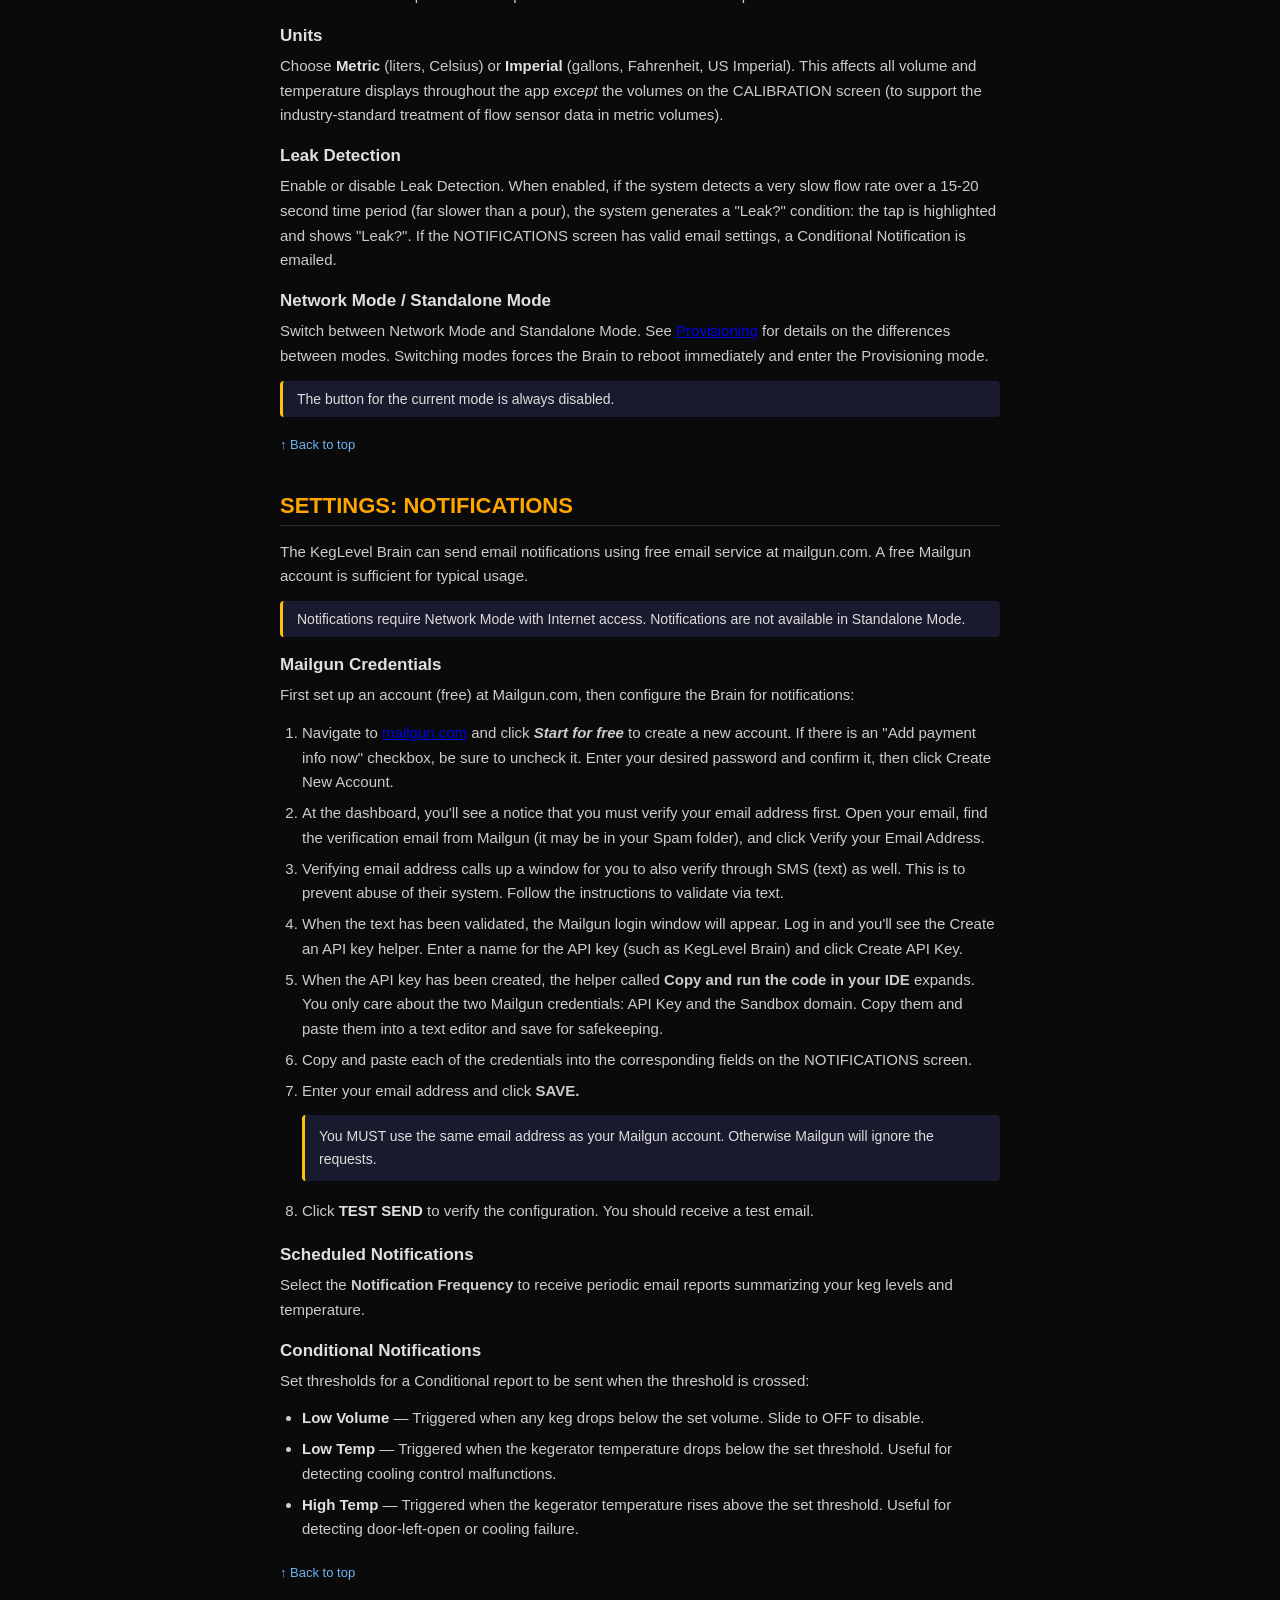
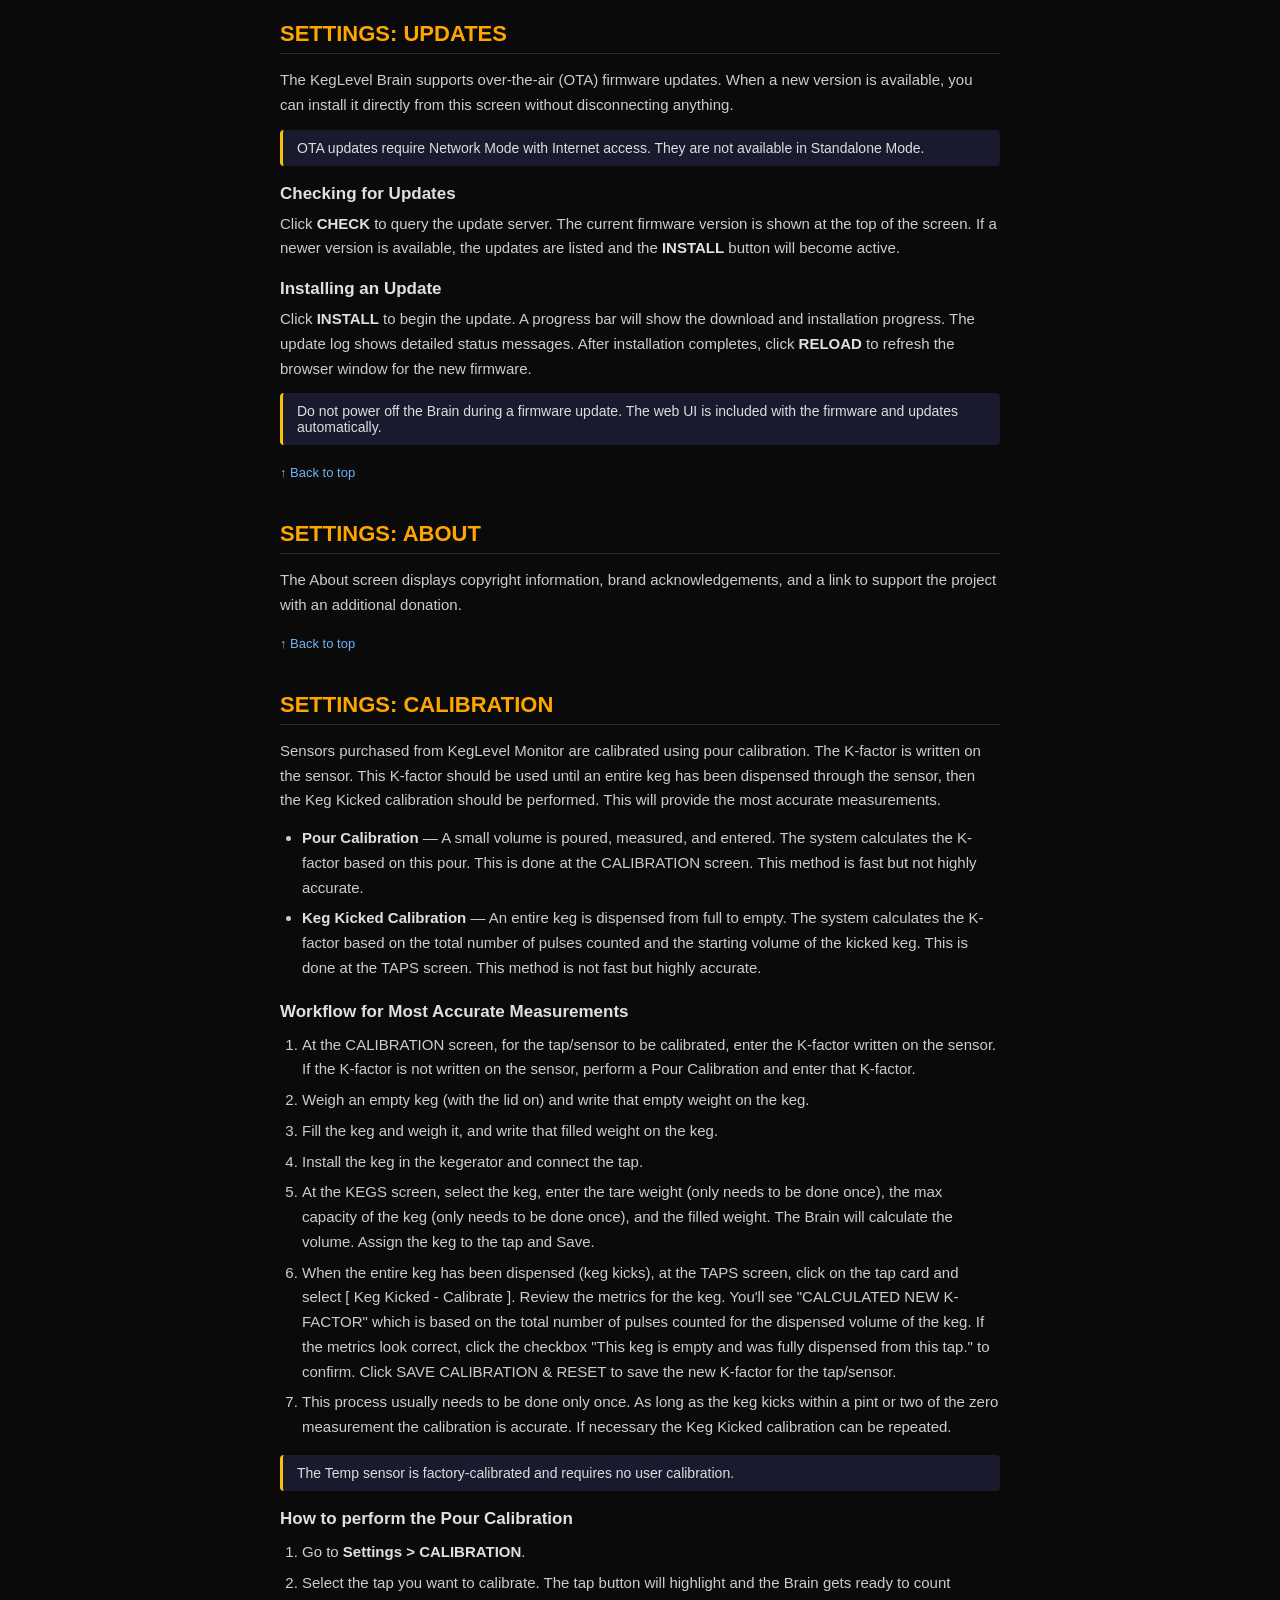
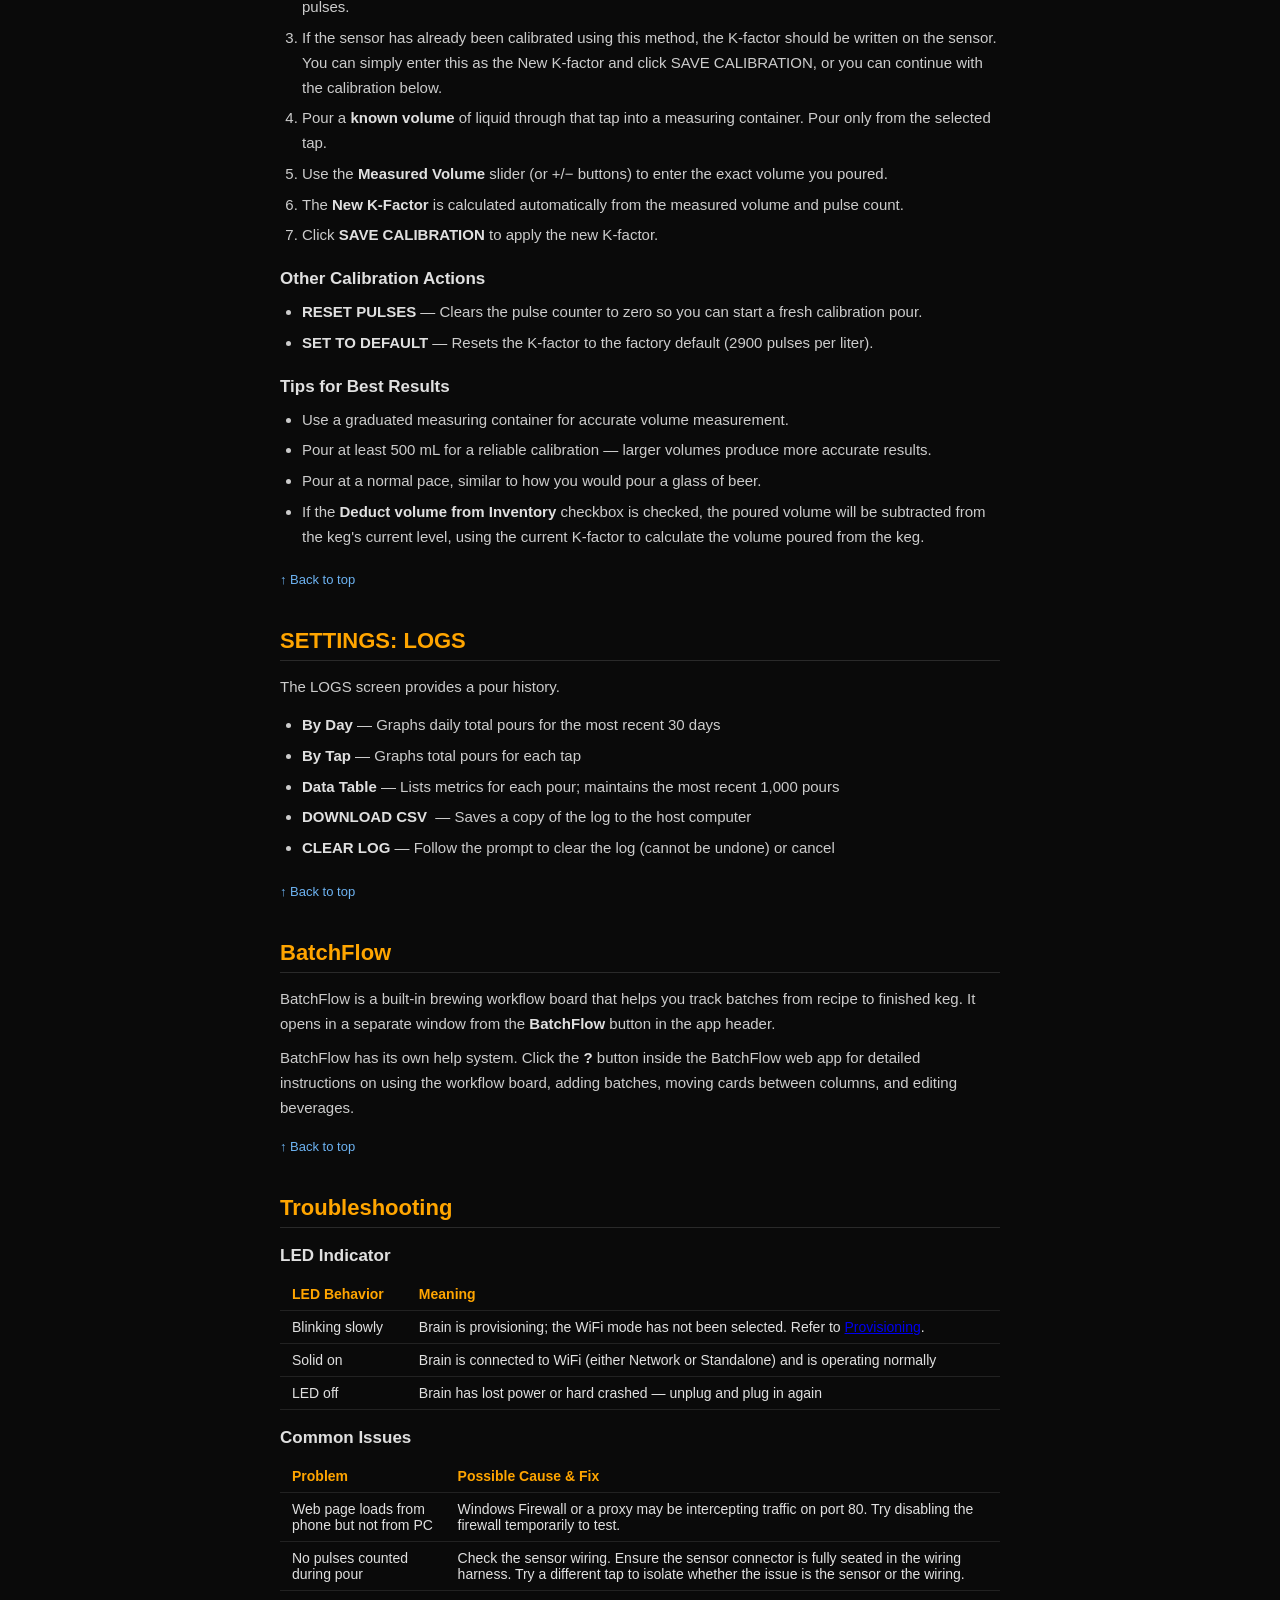
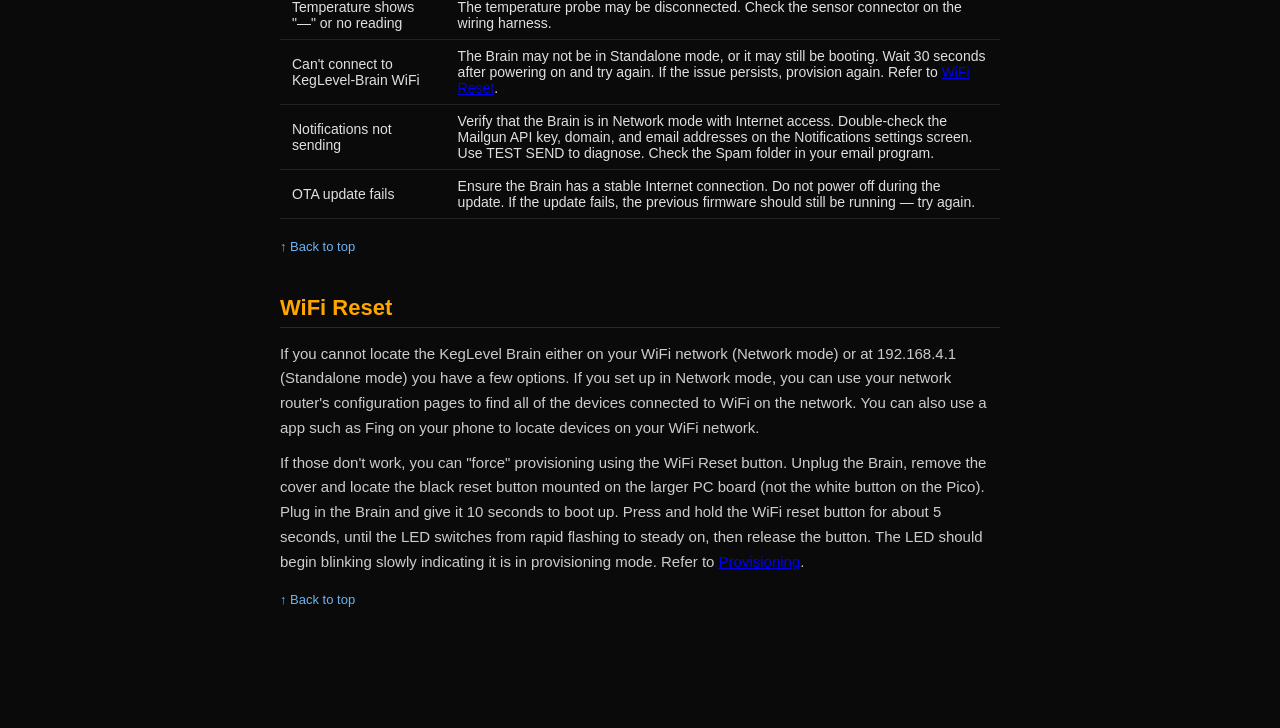
==== commit 0ed8b3fb: "Moved logs to settings menu; deployed help file" ====
--- a/help.html
+++ b/help.html
@@ -1,13 +1,13 @@
 <!DOCTYPE html>
 <html lang="en">
-<head>
-  <meta charset="UTF-8">
-  <meta name="viewport" content="width=device-width, initial-scale=1.0">
-  <title>KegLevel Pico — Help</title>
-  <link rel="icon" href="assets/beer-keg.ico" type="image/x-icon">
-  <link rel="icon" href="assets/beer-keg.png" type="image/png" sizes="32x32">
-  <link rel="apple-touch-icon" href="assets/beer-keg.png">
-  <style>
+  <head>
+    <meta content="text/html; charset=UTF-8" http-equiv="content-type">
+    <meta name="viewport" content="width=device-width, initial-scale=1.0">
+    <title>KegLevel Brain — Help</title>
+    <link rel="icon" href="assets/beer-keg.ico" type="image/x-icon">
+    <link rel="icon" href="assets/beer-keg.png" type="image/png" sizes="32x32">
+    <link rel="apple-touch-icon" href="assets/beer-keg.png">
+    <style>
     * { box-sizing: border-box; margin: 0; padding: 0; }
 
     body {
@@ -162,342 +162,797 @@
     }
     .back-to-top:hover { text-decoration: underline; }
   </style>
-</head>
-<body>
-
-  <header class="help-header">
-    <a href="index.html" class="back-link">&larr; Back to App</a>
-    <h1>KegLevel Pico &mdash; Help</h1>
-  </header>
-
-  <div class="help-wrap">
-
-    <!-- Table of Contents -->
-    <nav class="toc" id="toc">
-      <h2>Contents</h2>
-      <ol>
-        <li><a href="#installation">Installation</a></li>
-        <li><a href="#provisioning">Provisioning (Connecting to WiFi)</a></li>
-        <li><a href="#first-time-setup">First Time Setup</a></li>
-        <li><a href="#taps">Taps Screen</a></li>
-        <li><a href="#kegs">Kegs Screen</a></li>
-        <li><a href="#beverages">Beverages Screen</a></li>
-        <li>
-          <a href="#system">Settings</a>
-          <ul class="toc-sub">
-            <li><a href="#system">System</a></li>
-            <li><a href="#notifications">Notifications</a></li>
-            <li><a href="#updates">Updates</a></li>
-            <li><a href="#about">About</a></li>
-            <li><a href="#calibration">Calibration</a></li>
-          </ul>
-        </li>
-        <li><a href="#batchflow">BatchFlow</a></li>
-        <li><a href="#troubleshooting">Troubleshooting</a></li>
-      </ol>
-    </nav>
-
-    <!-- Installation -->
-    <section class="help-section" id="installation">
-      <h2>Installation</h2>
-      <h3>Sensor Placement</h3>
-      <p>Install one flow sensor in each beer line you want to monitor. Place each sensor as close to the <strong>OUT post</strong> (liquid post) of the keg as possible. This ensures the most accurate measurement of dispensed volume.</p>
-      <p>The sensor connects inline with the beverage tubing. Depending on your kegerator, you may need short pieces of beverage tubing and clamps to splice the sensor into the line.</p>
-
-      <h3>Device Placement</h3>
-      <p>The KegLevel Pico unit can be placed inside or outside your kegerator. If placed inside, keep it away from direct contact with kegs and moisture. If placed outside, route the wiring harness through the kegerator opening (e.g. the drip tray hole or the collar gap).</p>
-
-      <h3>Wiring Harness</h3>
-      <p>Connect each flow sensor to the wiring harness. Each sensor cable has three wires:</p>
-      <ul>
-        <li><strong>Red</strong> &mdash; 5V power</li>
-        <li><strong>Black</strong> &mdash; Ground</li>
-        <li><strong>Yellow</strong> &mdash; Signal (pulse output)</li>
-      </ul>
-      <p>The wiring harness is pre-assembled and labeled. Match each sensor connector to the corresponding tap port on the harness.</p>
-
-      <h3>Temperature Sensor</h3>
-      <p>A DS18B20 temperature sensor is included and pre-wired. Place the sensor probe inside the kegerator where it can read the ambient air temperature. Avoid placing it directly on a keg or near the cooling element.</p>
-
-      <h3>Validating the Installation</h3>
-      <p>After connecting everything, power on the Pico and open the web interface. Go to <strong>Settings &gt; Calibration</strong> and pour a small amount from each tap. Verify that pulses are being counted. If a tap shows zero pulses during flow, check the sensor wiring and connection.</p>
-
-      <a href="#toc" class="back-to-top">&uarr; Back to top</a>
-    </section>
-
-    <!-- Provisioning -->
-    <section class="help-section" id="provisioning">
-      <h2>Provisioning (Connecting to WiFi)</h2>
-      <p>When the KegLevel Pico is first powered on (or after a factory reset), it starts in <strong>Standalone mode</strong>. In this mode, the Pico creates its own WiFi network called <code>KegLevel-Pico</code>.</p>
-
-      <h3>Connecting to Your WiFi Network</h3>
-      <ol>
-        <li>Connect your phone or computer to the <code>KegLevel-Pico</code> WiFi network.</li>
-        <li>Open a browser and go to <code>http://192.168.4.1</code>.</li>
-        <li>Navigate to <strong>Settings &gt; System</strong>.</li>
-        <li>Click <strong>Enable WiFi Mode</strong>.</li>
-        <li>Enter your WiFi network name (SSID) and password when prompted.</li>
-        <li>The Pico will reboot and connect to your WiFi network.</li>
-      </ol>
-      <p>Once connected to your WiFi, the Pico will be accessible from any device on the same network. The Pico's IP address will be shown in your router's connected devices list.</p>
-
-      <h3>Standalone vs WiFi Mode</h3>
-      <table>
-        <tr><th>Feature</th><th>WiFi Mode</th><th>Standalone Mode</th></tr>
-        <tr><td>Web interface</td><td>Available on your network</td><td>Available at 192.168.4.1</td></tr>
-        <tr><td>Email notifications</td><td>Available</td><td>Not available</td></tr>
-        <tr><td>Firmware updates (OTA)</td><td>Available</td><td>Not available</td></tr>
-        <tr><td>Internet required</td><td>Yes (for your WiFi network)</td><td>No</td></tr>
-      </table>
-      <p>You can switch between modes at any time from <strong>Settings &gt; System</strong>.</p>
-
-      <a href="#toc" class="back-to-top">&uarr; Back to top</a>
-    </section>
-
-    <!-- First Time Setup -->
-    <section class="help-section" id="first-time-setup">
-      <h2>First Time Setup</h2>
-      <p>After installation and provisioning, follow these steps to get started:</p>
-      <ol>
-        <li><strong>Set active taps</strong> &mdash; Go to <strong>Settings &gt; System</strong> and set the number of taps you have connected. Only active taps will appear on the Taps screen.</li>
-        <li><strong>Choose units</strong> &mdash; Select Metric (liters) or Imperial (gallons) under <strong>Settings &gt; System</strong>.</li>
-        <li><strong>Add your beverages</strong> &mdash; Go to the <strong>Beverages</strong> screen and add each beer, cider, or other beverage you have on tap. Enter the name, ABV, IBU, and SRM (color) for each.</li>
-        <li><strong>Add your kegs</strong> &mdash; Go to the <strong>Kegs</strong> screen and add a keg for each physical keg. Set the beverage, capacity, and tare weight for each.</li>
-        <li><strong>Assign kegs to taps</strong> &mdash; Edit each keg and assign it to the correct tap, or use the tap card buttons on the <strong>Taps</strong> screen.</li>
-        <li><strong>Calibrate (optional)</strong> &mdash; If you want precise volume tracking, perform a calibration for each tap. See the <a href="#calibration">Calibration</a> section for instructions.</li>
-      </ol>
-
-      <a href="#toc" class="back-to-top">&uarr; Back to top</a>
-    </section>
-
-    <!-- Taps Screen -->
-    <section class="help-section" id="taps">
-      <h2>Taps Screen</h2>
-      <p>The Taps screen is the main dashboard. It shows a card for each active tap with real-time information.</p>
-
-      <h3>Tap Cards</h3>
-      <p>Each tap card displays:</p>
-      <ul>
-        <li><strong>Tap number</strong> &mdash; Tap 1 through Tap 5</li>
-        <li><strong>Beverage name</strong> &mdash; The beverage currently assigned to this tap</li>
-        <li><strong>Keg level</strong> &mdash; A visual level indicator showing how much beer remains</li>
-        <li><strong>Volume remaining</strong> &mdash; The remaining volume in liters or gallons</li>
-        <li><strong>ABV, IBU, SRM</strong> &mdash; Beverage stats displayed on the card</li>
-        <li><strong>Pour indicator</strong> &mdash; Animates when the system detects an active pour</li>
-      </ul>
-
-      <h3>Tap Card Actions</h3>
-      <p>Click the <strong>keg icon</strong> on a tap card to open the keg selection menu. From there you can:</p>
-      <ul>
-        <li>Assign a different keg to the tap</li>
-        <li>Mark the current keg as empty (zeros the volume and unassigns it)</li>
-        <li>View calibration data for the keg being kicked</li>
-      </ul>
-
-      <h3>Temperature</h3>
-      <p>The current kegerator temperature is shown in the header bar at the top left. It updates automatically.</p>
-
-      <h3>Simulated Pours</h3>
-      <p>If the Pico is in simulation mode (no physical sensors), a <strong>Pour</strong> button appears on each tap card. Clicking it simulates dispensing a small amount of beer so you can test the system without hardware.</p>
-
-      <a href="#toc" class="back-to-top">&uarr; Back to top</a>
-    </section>
-
-    <!-- Kegs Screen -->
-    <section class="help-section" id="kegs">
-      <h2>Kegs Screen</h2>
-      <p>The Kegs screen is your keg inventory. Each row shows a keg with its name, contents (beverage), tap assignment, and action buttons.</p>
-
-      <h3>Adding a Keg</h3>
-      <p>Click <strong>+ ADD NEW</strong> to create a new keg. Keg names are auto-generated (Keg 01, Keg 02, etc.).</p>
-
-      <h3>Editing a Keg</h3>
-      <p>Click the <strong>edit</strong> button on a keg row to open the edit modal. You can change:</p>
-      <ul>
-        <li><strong>Beverage</strong> &mdash; Select which beverage is in this keg</li>
-        <li><strong>Empty (Tare) weight</strong> &mdash; The weight of the empty keg in kilograms</li>
-        <li><strong>Max Capacity</strong> &mdash; The maximum volume the keg holds in liters</li>
-        <li><strong>Total Weight</strong> &mdash; The total weight of the keg when full (used to calculate volume at fill)</li>
-        <li><strong>Tap assignment</strong> &mdash; Assign this keg to a tap, or set it to Unassigned</li>
-      </ul>
-      <p>The <strong>Volume at Fill</strong> field is automatically calculated from the total weight, tare weight, and a standard specific gravity of 1.014.</p>
-
-      <h3>Deleting a Keg</h3>
-      <p>Click the <strong>delete</strong> button on a keg row. You will be asked to confirm. A keg that is currently assigned to a tap must be unassigned first.</p>
-
-      <a href="#toc" class="back-to-top">&uarr; Back to top</a>
-    </section>
-
-    <!-- Beverages Screen -->
-    <section class="help-section" id="beverages">
-      <h2>Beverages Screen</h2>
-      <p>The Beverages screen is your beverage library. Every unique beer, cider, mead, or other drink you serve should be added here.</p>
-
-      <h3>Adding a Beverage</h3>
-      <p>Click <strong>+ ADD NEW</strong> to create a new beverage. Enter:</p>
-      <ul>
-        <li><strong>Name</strong> &mdash; The beverage name (e.g. "American IPA")</li>
-        <li><strong>ABV</strong> &mdash; Alcohol by volume (e.g. 6.5)</li>
-        <li><strong>IBU</strong> &mdash; International Bitterness Units (e.g. 55)</li>
-        <li><strong>SRM</strong> &mdash; Standard Reference Method color value (e.g. 8). A color swatch preview is shown as you adjust this value.</li>
-      </ul>
-
-      <h3>Editing a Beverage</h3>
-      <p>Click the <strong>edit</strong> button on a beverage row. Changes are saved immediately and reflected everywhere the beverage is used (tap cards, keg assignments, BatchFlow cards).</p>
-
-      <h3>Deleting a Beverage</h3>
-      <p>Click the <strong>delete</strong> button. If the beverage is currently assigned to a keg, you will be notified and must remove it from the keg first.</p>
-
-      <a href="#toc" class="back-to-top">&uarr; Back to top</a>
-    </section>
-
-    <!-- Settings: System -->
-    <section class="help-section" id="system">
-      <h2>Settings: System</h2>
-
-      <h3>Active Taps</h3>
-      <p>Set the number of taps you have physically connected. The Pico supports up to 5 taps. Only active taps are shown on the Taps screen and processed for flow detection.</p>
-
-      <h3>Units</h3>
-      <p>Choose between <strong>Metric</strong> (liters, Celsius) and <strong>Imperial</strong> (gallons, Fahrenheit). This affects all volume and temperature displays throughout the app.</p>
-
-      <h3>WiFi / Standalone Mode</h3>
-      <p>Two buttons let you switch between WiFi Mode and Standalone Mode. See <a href="#provisioning">Provisioning</a> for details on the differences between modes. Switching modes causes the Pico to reboot immediately.</p>
-
-      <div class="note">The mode buttons are disabled until the Pico confirms which mode it is currently in. The button for the current mode is always disabled.</div>
-
-      <a href="#toc" class="back-to-top">&uarr; Back to top</a>
-    </section>
-
-    <!-- Settings: Notifications -->
-    <section class="help-section" id="notifications">
-      <h2>Settings: Notifications</h2>
-      <p>The KegLevel Pico can send email notifications using the <a href="https://www.mailgun.com" target="_blank">Mailgun</a> email service. A free Mailgun account is sufficient for typical usage.</p>
-
-      <div class="note">Notifications require WiFi Mode with Internet access. They are not available in Standalone Mode.</div>
-
-      <h3>Setting Up Mailgun</h3>
-      <ol>
-        <li>Create a free account at <a href="https://www.mailgun.com" target="_blank">mailgun.com</a>.</li>
-        <li>From your Mailgun dashboard, find your <strong>API Key</strong> and <strong>Domain</strong>.</li>
-        <li>Enter these values on the Notifications settings screen along with your From and Recipient email addresses.</li>
-        <li>Click <strong>TEST SEND</strong> to verify the configuration. You should receive a test email.</li>
-        <li>Click <strong>SAVE</strong> to store the configuration on the Pico.</li>
-      </ol>
-
-      <h3>Regular Reports</h3>
-      <p>Set the <strong>Report Frequency</strong> to receive periodic email reports summarizing your keg levels and temperature. Options are None, Hourly, Daily, or Weekly.</p>
-
-      <h3>Conditional Reports</h3>
-      <p>Conditional reports are sent immediately when a threshold is crossed:</p>
-      <ul>
-        <li><strong>Low Volume</strong> &mdash; Triggered when any keg drops below the set volume. Slide to OFF to disable.</li>
-        <li><strong>Low Temp</strong> &mdash; Triggered when the kegerator temperature drops below the set threshold. Useful for detecting cooling malfunctions.</li>
-        <li><strong>High Temp</strong> &mdash; Triggered when the kegerator temperature rises above the set threshold. Useful for detecting door-left-open or cooling failure.</li>
-      </ul>
-
-      <a href="#toc" class="back-to-top">&uarr; Back to top</a>
-    </section>
-
-    <!-- Settings: Updates -->
-    <section class="help-section" id="updates">
-      <h2>Settings: Updates</h2>
-      <p>The KegLevel Pico supports over-the-air (OTA) firmware updates. When a new version is available, you can install it directly from this screen without disconnecting anything.</p>
-
-      <div class="note">OTA updates require WiFi Mode with Internet access. They are not available in Standalone Mode.</div>
-
-      <h3>Checking for Updates</h3>
-      <p>Click <strong>CHECK</strong> to query the update server. The current firmware version is shown at the top of the screen. If a newer version is available, the <strong>INSTALL</strong> button will become active.</p>
-
-      <h3>Installing an Update</h3>
-      <p>Click <strong>INSTALL</strong> to begin the update. A progress bar will show the download and installation progress. The update log below shows detailed status messages. After installation completes, click <strong>RELOAD</strong> to reboot the Pico with the new firmware.</p>
-
-      <div class="note">Do not power off the Pico during a firmware update. The web UI is included with the firmware and updates automatically.</div>
-
-      <a href="#toc" class="back-to-top">&uarr; Back to top</a>
-    </section>
-
-    <!-- Settings: About -->
-    <section class="help-section" id="about">
-      <h2>Settings: About</h2>
-      <p>The About screen displays copyright information, brand acknowledgements, and a link to support the project with a donation.</p>
-
-      <a href="#toc" class="back-to-top">&uarr; Back to top</a>
-    </section>
-
-    <!-- Settings: Calibration -->
-    <section class="help-section" id="calibration">
-      <h2>Settings: Calibration</h2>
-      <p>Calibration adjusts the K-factor for each flow sensor. The K-factor determines how many sensor pulses equal one liter of liquid. Every sensor is slightly different, so calibrating improves accuracy.</p>
-
-      <h3>How to Calibrate</h3>
-      <ol>
-        <li>Go to <strong>Settings &gt; Calibration</strong>.</li>
-        <li>Select the tap you want to calibrate. The tap button will highlight and the Pico begins counting pulses.</li>
-        <li>Pour a <strong>known volume</strong> of liquid through that tap into a measuring container. Pour only from the selected tap.</li>
-        <li>Use the <strong>Measured Volume</strong> slider (or +/&minus; buttons) to enter the exact volume you poured.</li>
-        <li>The <strong>New K-Factor</strong> is calculated automatically from the measured volume and pulse count.</li>
-        <li>Click <strong>SAVE CALIBRATION</strong> to apply the new K-factor.</li>
-      </ol>
-
-      <h3>Other Calibration Actions</h3>
-      <ul>
-        <li><strong>RESET PULSES</strong> &mdash; Clears the pulse counter to zero so you can start a fresh calibration pour.</li>
-        <li><strong>SET TO DEFAULT</strong> &mdash; Resets the K-factor to the factory default (5100 pulses per liter).</li>
-      </ul>
-
-      <h3>Tips for Best Results</h3>
-      <ul>
-        <li>Use a graduated measuring container for accurate volume measurement.</li>
-        <li>Pour at least 500 mL for a reliable calibration &mdash; larger volumes produce more accurate results.</li>
-        <li>Pour at a normal pace, similar to how you would pour a glass of beer.</li>
-        <li>If the <strong>Deduct volume from Inventory</strong> checkbox is checked, the poured volume will be subtracted from the keg's current level.</li>
-      </ul>
-
-      <a href="#toc" class="back-to-top">&uarr; Back to top</a>
-    </section>
-
-    <!-- BatchFlow -->
-    <section class="help-section" id="batchflow">
-      <h2>BatchFlow</h2>
-      <p>BatchFlow is a built-in brewing workflow board that helps you track batches from recipe to finished keg. It opens in a separate window from the <strong>BatchFlow</strong> button in the app header.</p>
-      <p>BatchFlow has its own help system. Click the <strong>?</strong> button inside the BatchFlow app for detailed instructions on using the workflow board, adding batches, moving cards between columns, and editing beverages.</p>
-
-      <a href="#toc" class="back-to-top">&uarr; Back to top</a>
-    </section>
-
-    <!-- Troubleshooting -->
-    <section class="help-section" id="troubleshooting">
-      <h2>Troubleshooting</h2>
-
-      <h3>LED Indicators</h3>
-      <table>
-        <tr><th>LED Behavior</th><th>Meaning</th></tr>
-        <tr><td>Blinking slowly</td><td>Pico is starting up or searching for WiFi</td></tr>
-        <tr><td>Solid on</td><td>Pico is connected and running normally</td></tr>
-        <tr><td>Cycles blink &rarr; solid &rarr; blink</td><td>Server is crashing on startup and rebooting in a loop</td></tr>
-        <tr><td>LED off</td><td>Pico has lost power or hard crashed &mdash; unplug and replug</td></tr>
-      </table>
-
-      <h3>Common Issues</h3>
-      <table>
-        <tr><th>Problem</th><th>Possible Cause &amp; Fix</th></tr>
-        <tr><td>Web page won't load but Pico responds to ping</td><td>The web server may have crashed due to a missing file. Check the Pico's error log if accessible, or reflash the firmware.</td></tr>
-        <tr><td>Web page loads from phone but not from PC</td><td>Windows Firewall or a proxy may be intercepting traffic on port 80. Try disabling the firewall temporarily to test.</td></tr>
-        <tr><td>No pulses counted during pour</td><td>Check the sensor wiring. Ensure the sensor connector is fully seated in the wiring harness. Try a different tap to isolate whether the issue is the sensor or the wiring.</td></tr>
-        <tr><td>Temperature shows &ldquo;&mdash;&rdquo; or no reading</td><td>The DS18B20 temperature sensor may be disconnected. Check the sensor connector on the wiring harness.</td></tr>
-        <tr><td>Can't connect to KegLevel-Pico WiFi</td><td>The Pico may not be in Standalone mode, or it may still be booting. Wait 30 seconds after powering on and try again.</td></tr>
-        <tr><td>Notifications not sending</td><td>Verify that the Pico is in WiFi mode with Internet access. Double-check the Mailgun API key, domain, and email addresses on the Notifications settings screen. Use TEST SEND to diagnose.</td></tr>
-        <tr><td>OTA update fails</td><td>Ensure the Pico has a stable Internet connection. Do not power off during the update. If the update fails, the previous firmware should still be running &mdash; try again.</td></tr>
-      </table>
-
-      <h3>Factory Reset</h3>
-      <p>If the Pico is unresponsive and you cannot access the web interface, you can reflash the firmware using a USB connection and the <code>mpremote</code> tool. This will restore the Pico to its original state. Your keg and beverage data will be preserved in the configuration files unless you explicitly delete them.</p>
-
-      <a href="#toc" class="back-to-top">&uarr; Back to top</a>
-    </section>
-
-  </div>
-
-</body>
+  </head>
+  <body>
+    <header class="help-header">
+      <a href="index.html" class="back-link">← Back to App</a>
+      <h1>KegLevel Brain — Help</h1>
+    </header>
+    <div class="help-wrap">
+      <!-- Table of Contents -->
+      <nav class="toc" id="toc">
+        <h2>Contents</h2>
+        <ol>
+          <li><a href="#first-time-installation">First Time Installation</a></li>
+          <li><a href="#provisioning">Provisioning (Connecting to WiFi)</a></li>
+          <li><a href="#first-time-setup">Setting Up the Web App for the First Time</a></li>
+          <li><a href="#installation">Installing in your Kegerator or Keezer</a></li>
+          <li><a href="#taps">TAPS Screen</a></li>
+          <li><a href="#kegs">KEGS Screen</a></li>
+          <li><a href="#beverages">BEVERAGES Screen</a></li>
+          <li><a href="#system">Settings</a>
+            <ul class="toc-sub">
+              <li><a href="#system">System</a></li>
+              <li><a href="#notifications">Notifications</a></li>
+              <li><a href="#updates">Updates</a></li>
+              <li><a href="#about">About</a></li>
+              <li><a href="#calibration">Calibration</a></li>
+              <li><a href="#logs">Logs</a></li>
+            </ul>
+          </li>
+          <li><a href="#batchflow">BatchFlow</a></li>
+          <li><a href="#troubleshooting">Troubleshooting</a></li>
+          <li><a href="#wifi-reset">WiFi Reset</a></li>
+        </ol>
+      </nav>
+
+      <!-- First Time Installation -->
+      <section class="help-section" id="first-time-installation">
+        <h2>First Time Installation</h2>
+        <p>Here's the path to success for the first time installation: </p>
+        <ol>
+          <li>Watch the setup video <a href="https://www.youtube.com/watch?v=PLACEHOLDER">{setup_video}</a>.
+            That may be enough to complete the installation!&nbsp; </li>
+          <li>Set up and connect everything on a table or desktop and provision
+            the Brain:<br>
+            <ul>
+              <li>Get your phone. You'll need it to connect the Brain to WiFi.</li>
+              <li>Place the Brain and all of the sensors on a table. Make sure
+                there is an outlet nearby. </li>
+              <li>Connect the temperature probe and all of the sensors to their
+                respective connectors on the harness.</li>
+              <li>Plug in the Brain and follow the instructions below for
+                Provisioning. </li>
+            </ul>
+          </li>
+          <li>Follow the instructions below for Setting Up the Web App for the
+            First Time. </li>
+          <li>Follow the instructions below for Installing in your Kegerator or
+            Keezer. You may want to "try-out" the installation location, inside
+            or outside the kegerator or keezer, before committing to the full
+            installation. You want to make sure the web app stays connected when
+            the Brain is in its final installation location. </li>
+        </ol>
+        <a href="#toc" class="back-to-top">↑ Back to top</a>
+      </section>
+
+      <!-- Provisioning -->
+      <section class="help-section" id="provisioning">
+        <h2>Provisioning (Connecting to WiFi)</h2>
+        <p>The very first time the KegLevel Brain is powered on, it creates its
+          own WiFi network called <code>KegLevel-Brain</code>. When you connect
+          to that network with your computer or phone, a setup page is
+          automatically loaded (Captive Portal). This allows you to select the
+          mode you will use: Network or Standalone. The <b>Network&nbsp; mode </b>provides
+          the most robust features and requires the Brain to be connected to
+          your WiFi network. The <b>Standalone mode </b>provides all but a few
+          features and operates fully isolated from your WiFi network. After
+          provisioning, you can switch between modes at any time from <strong>Settings
+            &gt; System</strong>. But to connect to the Brain the very first
+          time, you must decide which mode you'll use:</p>
+        <h3>Network Mode vs. Standalone Mode</h3>
+        <table>
+          <tbody>
+            <tr>
+              <th>Feature</th>
+              <th>Network Mode</th>
+              <th>Standalone Mode</th>
+            </tr>
+            <tr>
+              <td>Web interface</td>
+              <td>Available to any number of browsers on your WiFi network
+                simultaneously</td>
+              <td>Available to one browser at-a-time at 192.168.4.1</td>
+            </tr>
+            <tr>
+              <td>Email notifications</td>
+              <td>Available</td>
+              <td>Not available</td>
+            </tr>
+            <tr>
+              <td>Firmware updates OTA (Over-the-Air)</td>
+              <td>Available</td>
+              <td>Not available</td>
+            </tr>
+            <tr>
+              <td>Internet required</td>
+              <td>Yes (your WiFi network must have Internet)</td>
+              <td>No</td>
+            </tr>
+          </tbody>
+        </table>
+        <h3>First Time Provisioning</h3>
+        <ol>
+          <li>Power on the KegLevel Brain.</li>
+          <li>Navigate to the WiFi settings on your phone or computer.
+            Momentarily you should see <code>KegLevel-Brain</code> in the list
+            of WiFi networks. Select it.&nbsp;</li>
+          <li>A "captive portal" browser window should open; it may take 5-15
+            seconds so be patient. <br>
+            <br>
+            <p> <b> </b><strong>IMPORTANT! If you have trouble connecting to
+                the "captive portal", your phone or computer might be trying to
+                be helpful. Sometimes they will bypass a network selection that
+                does not have Internet access (the <code>KegLevel-Brain</code>
+                network) and will try to auto-connect to a network that does
+                (your WiFi network). If this happens, try this: </strong></p>
+            <ul>
+              <li>Turn off auto-connect / auto-join or select "forget" for your
+                network until provisioning is complete.</li>
+              <li>Select Airplane Mode until provisioning is complete.&nbsp;</li>
+              <li>If you are still unable to connect to the captive portal,
+                contact keglevelmonitor@gmail.com for help. </li>
+            </ul>
+          </li>
+          <li>
+            <p>Select the desired mode: Network or Standalone. </p>
+          </li>
+        </ol>
+        <p><b>If you selected Network: </b></p>
+        <ol>
+          <li>Select the desired network in the drop down list. </li>
+          <li>Enter the network password and click Connect. </li>
+          <li>You will see a Connecting to {network}... message. Be patient.
+            This may take 30-60 seconds. </li>
+          <li>When the connection is complete, a Connected! message appears with
+            an IP address. That is the IP address your network has assigned to
+            the Brain. Take a screen snapshot or write down the IP address. </li>
+          <li>Reconnect your computer or phone to your network. </li>
+          <li>Launch a browser window, type the Brain's IP address into the
+            browser's address bar, and press Enter. The main TAPS screen should
+            be shown with 5 taps "Offline". Follow the instructions to set up
+            the web app for the first time. <br>
+            <div class="note">If your WiFi credentials change (network ID or
+              password) you'll need to use the WiFi Reset button to provision
+              the KegLevel Brain again. Refer to <a href="#wifi-reset">WiFi Reset</a>. <br>
+              <br>
+              If your WiFi network router reassigns an IP address to the Brain
+              (rare) you'll need to do one of these: <br>
+              &nbsp;&nbsp;&nbsp; - find the newly-assigned IP address using your
+              router's configuration pages<br>
+              &nbsp;&nbsp;&nbsp; - reset the WiFi and provision again; refer to
+              <a href="#wifi-reset">WiFi Reset</a><br>
+              If desired, you can use your network router's configuration pages
+              to assign a static IP address to the Brain. This will ensure the
+              IP address is not reassigned on the network.</div>
+          </li>
+        </ol>
+        <p>
+          <b>If you selected Standalone: </b></p>
+        <ol>
+          <li>You will see the message Standalone Mode Enabled. The Brain has
+            created its own WiFi network called KegLevel-Brain and is
+            broadcasting its website at 192.168.4.1. </li>
+          <li>Close the captive portal window on your device. Return to your
+            device's WiFi Settings screen. <br>
+            <div class="note">If you receive a popup asking, Use Without
+              Internet? answer Yes. The Brain created its own WiFi network and
+              does not have access to your Internet-connected WiFi network.
+              Therefore it is not connected to the Internet..</div>
+          </li>
+          <li>Select the KegLevel-Brain network from the list of WiFi networks
+            on your device, if not already selected.</li>
+          <li>Launch a browser window, type 192.168.4.1 into the browser's
+            address bar, and press Enter. The main TAPS screen should be shown
+            with 5 taps "Offline". Follow the instructions to set up the web app
+            for the first time. </li>
+        </ol>
+        <a href="#toc" class="back-to-top">↑ Back to top</a>
+      </section>
+
+      <!-- First Time Setup -->
+      <section class="help-section" id="first-time-setup">
+        <h2>Setting Up the Web App for the First Time</h2>
+        <p>After provisioning, follow these steps to set up the web app:</p>
+        <ol>
+          <li><strong>Select the basic settings&nbsp; </strong>—
+            <ul>
+              <li>Click <strong>SETTINGS.</strong></li>
+              <li>Set the number of taps you have connected. Only active taps
+                will appear on the Taps screen.</li>
+              <li>Select the desired measurement units, Metric (liters/Celcius)
+                or Imperial (gallons/Fahrenheit). </li>
+              <li>Enable or disable Leak Detection. When On, if the brain senses
+                a very slow flow rate that is less than a pour, it will
+                highlight the tap with "Leak?" and if notifications are
+                configured, will email a notification.</li>
+            </ul>
+          </li>
+          <li><strong>Add your beverages</strong> — Click <strong>BEVERAGES </strong>and
+            add each beer, cider, or other beverage you have on tap. Enter the
+            name, ABV, IBU, and SRM (color) for each. You can edit or delete the
+            default beverages. <br>
+            <strong></strong></li>
+          <li><strong>Add your kegs </strong>— Click <strong>KEGS </strong>and
+            add a keg for each physical keg used in your kegerator. Set the
+            empty weight (tare) and maximum capacity for each keg. If the keg
+            has a beverage in it, select a beverage. You can edit or delete the
+            default kegs.<br>
+            <div class="note">It is helpful to label your kegs with the keg name
+              and tare weight. A paint pen works great. <br>
+            </div>
+            <br>
+            <div class="note">The first time you install the KegLevel Brain you
+              will probably have kegs already in the kegerator. For now just
+              estimate the tare weight and current weight/volume of the kegs.
+              Until those kegs are replaced with kegs for which you have a
+              measured tare weight and a measured filled weight, the volume
+              shown for the kegs may not be accurate. </div>
+          </li>
+          <li><strong>Assign kegs to taps</strong> — Click <strong>TAPS</strong>.
+            To assign a keg, click on a tap and select the keg from the
+            list.&nbsp;</li>
+          <li><strong>Calibrate the sensors (optional)</strong> — The sensors
+            are pre-calibrated and the calibration K-factors are entered into
+            the Brain before the system is shipped to you. Just be sure to match
+            the sensor to the tap number and sensor calibration should not be
+            necessary.&nbsp;&nbsp; </li>
+        </ol>
+        <a href="#toc" class="back-to-top">↑ Back to top</a>
+      </section>
+
+      <!-- Installing in your Kegerator or Keezer -->
+      <section class="help-section" id="installation">
+        <h2>Installing in your Kegerator or Keezer</h2>
+        <h3>Sensor Placement</h3>
+        <p>Sensors purchased directly from KegLevel Monitor are pre-tested and
+          pre-calibrated. Install one flow sensor inline with each beverage line
+          you want to monitor. Place each sensor as close to the <strong>OUT
+            post</strong> (liquid post) of the keg as possible. This reduces
+          agitation and ensures the most accurate measurement of dispensed
+          volume. Depending on your
+          kegerator, you may need a short piece of beverage tubing and a clamp
+          to splice the sensor into the beverage line. Note that each sensor's
+          calibration "K-factor" has been entered into the KegLevel Brain and is
+          written on the sensor for reference.</p>
+        <h3>KegLevel Brain Placement</h3>
+        <p>When determining the placement of the KegLevel Brain you must ensure:</p>
+        <ul>
+          <li> the wiring harness will reach the farthest keg without stressing
+            the cabling;</li>
+          <li>the Brain is placed such that spillage will not immerse it;</li>
+          <li>there is good WiFi signal from your network at the kegerator if
+            you plan to use Network mode;</li>
+          <li>there is an available outlet nearby to plug in the Brain;</li>
+          <li>there is room to rotate kegs into/out of your kegerator without
+            interfering with the cabling. </li>
+        </ul>
+        <p>The Brain can be placed inside or outside the kegerator:</p>
+        <ul>
+          <li> If placed inside, the USB cable that powers it must be run to the
+            outside. Be aware the WiFi signal at the Brain may be weakened when
+            installed inside, which may cause the system to feel sluggish. This
+            issue is location-specific and should be tested before the device is
+            fully installed inside.&nbsp; </li>
+          <li>If placed outside, the wiring harness(es) that connect to the
+            sensors must be run to the inside. This is the best placement option
+            if the WiFi network signal near the kegerator is weak. </li>
+        </ul>
+        <p>Ideas for routing the cabling:</p>
+        <ul>
+          <li><b>Home-built Keezer — </b>If the keezer has a wood collar, drill
+            a hole through the collar and pass the cabling through. Seal with
+            plumber's putty. If there is no collar, two other options are: (1)
+            Pass the cabling between the door and the freezer body, probably
+            near the back by the hinges. The door gasket should be flexible
+            enough to allow a good seal with the USB cable or wiring harnesses
+            in place. (2) Drill a hole through the lid close to the hinge side
+            and pass the cabling through. Seal with plumber's putty.&nbsp; </li>
+          <li><b>Home-built Kegerator — </b>Drill a hole through the door close
+            to the hinge side and pass the cabling through. Seal with plumber's
+            putty. Or pass the cabling between the door and the refrigerator
+            body, probably on the hinge side.&nbsp; </li>
+          <li><b>Commercial Kegerator — </b>Drilling a hole through the body of
+            a commercial kegerator is NOT recommended. Install the Brain inside
+            the kegerator, and pass the USB cable that powers it between the
+            door and the refrigerator body. The hinge side might be best. The
+            door gasket should be flexible enough to allow a good seal with the
+            USB cable in place. </li>
+        </ul>
+        <h3>Wiring harness</h3>
+        <p>The wiring harness is pre-assembled, pre-tested and labeled:</p>
+        <ul>
+          <li>Match the temperature probe connector with the mating harness
+            connector and plug it in firmly. Place the probe inside the
+            kegerator where it will not contact the kegs or the sides of the
+            kegerator.&nbsp; Placing the probe inside a small housing with
+            numerous holes in it allows the sensor to free-float without
+            touching anything inside the kegerator. A pickleball is ideal for
+            this application. </li>
+          <li>Match each flow sensor connector to the corresponding tap number
+            on the harness. Plug in each connector firmly. </li>
+          <li><b>IMPORTANT! </b>If you purchase sensors directly from KegLevel
+            Monitor, the sensors are pre-tested and pre-calibrated. If you
+            purchase them from Amazon or another online merchant, beware the
+            wiring of the sensor connector <b>MAY OR MAY NOT MATCH </b>the
+            wiring of the harness connector. There appears to be no industry
+            standard for
+            wire colors of the sensor connector. What matters is the <b>function
+              </b>of the wire colors at the <b>Brain's harness </b>and how
+            that relates to the <b>function </b>of the wires at the <b>sensor
+              connector:</b>
+            <ul>
+              <li>Brain harness YELLOW = VCC (supply voltage +5V to the sensor)</li>
+              <li>Brain harness BLACK = GND (ground to the sensor)</li>
+              <li>Brain harness RED = SIGNAL (signal from the sensor to the Brain)</li>
+            </ul>
+          </li>
+        </ul>
+        <div style="margin-left: 40px;">
+          <p>If the wiring of the sensor connector is not correct, it is easy to
+            fix. At the sensor connector, using a small flat-blade jeweler's
+            screwdriver or a safety pin, push in the pin's retention clip while
+            gently pulling out the pin. Do the same for the other wires that do
+            not match the Brain harness. Reinstall the pins in the correct
+            location being sure the pin is reinstalled with the retention pin in
+            the same orientation as when it was removed, and be sure it "clicks"
+            into place. Gently pull on the pin to make sure it does not slide
+            out on its own. If it does, pull out the pin and using the
+            screwdriver or safety pin, gently bend out the retention pin so it
+            protrudes slightly. It only needs to protrude a very small amount,
+            less than 1 mm.</p>
+        </div>
+        <h3>Validating the Installation</h3>
+        <p>Use a keg filled with sanitizing solution to test the installation,
+          as this also sanitizes the flow sensors and flushes out the beer
+          lines.</p>
+        <a href="#toc" class="back-to-top">↑ Back to top</a>
+      </section>
+
+      <!-- Taps Screen -->
+      <section class="help-section" id="taps">
+        <h2>TAPS Screen</h2>
+        <p>The TAPS screen is the main dashboard. It shows a card for each
+          active tap with real-time information. Taps are assigned to a keg, and
+          a keg contains all of the beverage information. </p>
+        <h3>Tap Cards</h3>
+        <p>Each tap card displays:</p>
+        <ul>
+          <li><strong>Tap number</strong> — Tap 1 through Tap 5</li>
+          <li><strong>Beverage name</strong> — The name of the beverage in the keg</li>
+          <li><strong>ABV, IBU, SRM</strong> — Beverage stats</li>
+          <li><strong>Keg level</strong> — Visual indicator of the volume of
+            beverage remaining in the keg</li>
+          <li><strong>Keg name </strong>— The name of the keg assigned to the
+            tap</li>
+          <li><strong>Volume remaining</strong> — The volume of beverage
+            remaining in the keg</li>
+          <li><strong>Pour indicator</strong> — Shows Pouring during a pour;
+            Idle if no activity; Offline if no keg assigned; Leak? if a possible
+            leak has been detected</li>
+        </ul>
+        <h3>Tap Card Actions</h3>
+        <p>Click the <strong>keg icon</strong> on a tap card to open the keg
+          selection menu. From there you can:</p>
+        <ul>
+          <li>Assign a keg to the tap</li>
+          <li>Mark the current keg as Kicked:
+            <ul>
+              <li>Keg Kicked - Calibrate will perform a full-volume calibration of
+                the keg. Only do this if (1) the keg's tare weight and filled
+                weight were measured and entered <em>before </em>the keg was
+                assigned to the tap and (2) the keg was fully dispensed from this
+                tap. Follow the prompt to complete the action.</li>
+              <li>Keg Kicked - Mark Empty will zero the keg's volume, assign Empty
+                to the keg, and remove the keg assignment from the tap. Follow the
+                prompt to complete the action. </li>
+            </ul>
+          </li>
+          <li>Mark the tap Offline. Removes the keg assignment from the tap but
+            does not make any changes to the keg settings. </li>
+        </ul>
+        <h3>Temperature</h3>
+        <p>The current kegerator temperature is shown in the header bar at the
+          top left. It updates automatically. Blank if the temperature probe is
+          disconnected or faulty.</p>
+        <a href="#toc" class="back-to-top">↑ Back to top</a>
+      </section>
+
+      <!-- Kegs Screen -->
+      <section class="help-section" id="kegs">
+        <h2>KEGS Screen</h2>
+        <p>The KEGS screen is your keg inventory. Each row shows a keg with its
+          stats and action buttons. Each keg used with your kegerator should be
+          added here. </p>
+        <h3>Adding a Keg</h3>
+        <p>Click <strong>+ ADD NEW</strong> to create a new keg:</p>
+        <ul>
+          <li><b>Keg Name </b>— Enter the keg name, maximum 24 characters, or
+            keep the default name</li>
+          <li><strong>Beverage</strong> — Select which beverage is in this keg</li>
+          <li><strong>Empty Weight (Tare) </strong>— Enter the empty (tare)
+            weight of the keg (only needs to be done once)</li>
+          <li><strong>Max Capacity</strong> — Enter the maximum capacity
+            (volume) the keg holds (only needs to be done once)</li>
+          <li><strong>Filled Weight (Total)</strong> — Enter the filled (total)
+            of the keg at the time it is placed in the kegerator; this will be
+            used to calculate the Volume at Fill</li>
+          <li><b>Volume at Fill </b>— Automatically calculated from the empty
+            and filled weights, and assumes a standard specific gravity of 1.014</li>
+          <li><strong>Tap assignment</strong> — Assign this keg to a tap, or
+            leave it Unassigned if a tap is not available</li>
+        </ul>
+        <h3>Editing a Keg </h3>
+        <p>Click the <strong>edit</strong> button or click on a keg row to edit
+          any of the settings. Saved changes are immediately reflected
+          on the tap card if the keg is assigned to a tap.&nbsp;</p>
+        <h3>Deleting a Keg</h3>
+        <p>Click the <strong>delete</strong> button on the keg row. You will be
+          asked to confirm. If a keg is assigned to a tap, deleting the keg
+          removes the assignment and sets the tap to Offline. Deleting a keg
+          does not affect Beverages.</p>
+        <a href="#toc" class="back-to-top">↑ Back to top</a>
+      </section>
+
+      <!-- Beverages Screen -->
+      <section class="help-section" id="beverages">
+        <h2>BEVERAGES Screen</h2>
+        <p>The BEVERAGES screen is your beverage library. Each row shows a
+          beverage metrics, and action buttons. Every unique beer, cider, mead,
+          or other drink you serve should be added here.&nbsp;</p>
+        <h3>Adding a Beverage</h3>
+        <p>Click <strong>+ ADD NEW</strong> to create a new beverage:</p>
+        <ul>
+          <li><strong>Name</strong> — The beverage name (e.g. "American IPA")</li>
+          <li><strong>ABV</strong> — Alcohol by volume (e.g. 6.5)</li>
+          <li><strong>IBU</strong> — International Bitterness Units (e.g. 55)</li>
+          <li><strong>SRM</strong> — Standard Reference Method color value (e.g.
+            8). A color swatch preview is shown as you adjust this value.</li>
+        </ul>
+        <h3>Editing a Beverage</h3>
+        <p>Click the <strong>edit</strong> button or click on a beverage row to
+          edit any of the settings. Saved changes are immediately reflected
+          everywhere the beverage is used (tap cards, keg assignments, BatchFlow
+          cards).</p>
+        <h3>Deleting a Beverage</h3>
+        <p>Click the <strong>delete</strong> button on the beverage row. If the
+          beverage is currently assigned to a keg, you will be notified and must
+          remove it from the keg first.</p>
+        <a href="#toc" class="back-to-top">↑ Back to top</a>
+      </section>
+
+      <!-- Settings: System -->
+      <section class="help-section" id="system">
+        <h2>SETTINGS: SYSTEM</h2>
+        <h3>Active Taps</h3>
+        <p>Set the number of taps you have sensors connected to. The Brain
+          supports up to 5 taps. Only active taps are shown on the Taps screen
+          and processed for flow detection and optional leak detection.</p>
+        <h3>Units</h3>
+        <p>Choose <strong>Metric</strong> (liters, Celsius) or <strong>Imperial</strong>
+          (gallons, Fahrenheit, US Imperial). This affects all volume and
+          temperature displays throughout the app <i>except </i>the volumes on
+          the CALIBRATION screen (to support the industry-standard treatment of
+          flow sensor data in metric volumes).</p>
+        <h3>Leak Detection</h3>
+        <p>Enable or disable Leak Detection. When enabled, if the system detects
+          a very slow flow rate over a 15-20 second time period (far slower than
+          a pour), the system generates a "Leak?" condition: the tap is
+          highlighted and shows "Leak?". If the NOTIFICATIONS screen has valid
+          email settings, a Conditional Notification is emailed. </p>
+        <h3>Network Mode / Standalone Mode</h3>
+        <p>Switch between Network Mode and Standalone Mode. See <a href="#provisioning">Provisioning</a>
+          for details on the differences between modes. Switching modes forces
+          the Brain to reboot immediately and enter the Provisioning mode.</p>
+        <div class="note">The button for the current mode is always disabled.</div>
+        <a href="#toc" class="back-to-top">↑ Back to top</a>
+      </section>
+
+      <!-- Settings: Notifications -->
+      <section class="help-section" id="notifications">
+        <h2>SETTINGS: NOTIFICATIONS</h2>
+        <p>The KegLevel Brain can send email notifications using free email
+          service at mailgun.com. A free Mailgun account is sufficient for
+          typical usage.</p>
+        <div class="note">Notifications require Network Mode with Internet
+          access. Notifications are not available in Standalone Mode.</div>
+        <h3>Mailgun Credentials</h3>
+        <p>First set up an account (free) at Mailgun.com, then configure the Brain
+          for notifications:</p>
+        <ol>
+          <li>Navigate to <a href="https://www.mailgun.com" target="_blank">mailgun.com</a>
+            and click <b><i>Start for free </i></b>to create a new account. If
+            there is an "Add payment info now" checkbox, be sure to uncheck it.
+            Enter your desired password and confirm it, then click Create New
+            Account. </li>
+          <li>At the dashboard, you'll see a notice that you must verify your
+            email address first. Open your email, find the verification email from
+            Mailgun (it may be in your Spam folder), and click Verify your Email
+            Address. </li>
+          <li>Verifying email address calls up a window for you to also verify
+            through SMS (text) as well. This is to prevent abuse of their
+            system. Follow the instructions to validate via text.</li>
+          <li>When the text has been validated, the Mailgun login window will
+            appear. Log in and you'll see the Create an API key helper. Enter a
+            name for the API key (such as KegLevel Brain) and click Create API
+            Key. </li>
+          <li>When the API key has been created, the helper called<b> Copy and
+              run the code in your IDE</b> expands. You only care about the two
+            Mailgun credentials: API Key and the Sandbox domain. Copy them and
+            paste them into a text editor and save for safekeeping.&nbsp; </li>
+          <li>Copy and paste each of the credentials into the corresponding
+            fields on the NOTIFICATIONS screen.</li>
+          <li>Enter your email address and click <b>SAVE. </b><br>
+            <div class="note">You MUST use the same email address as your
+              Mailgun account. Otherwise Mailgun will ignore the requests.</div>
+          </li>
+          <li>Click <strong>TEST SEND</strong> to verify the configuration. You
+            should receive a test email.</li>
+        </ol>
+        <h3>Scheduled Notifications</h3>
+        <p>Select the <b>Notification Frequency </b>to receive periodic email
+          reports summarizing your keg levels and temperature. </p>
+        <h3>Conditional Notifications</h3>
+        <p>Set thresholds for a Conditional report to be sent when the threshold
+          is crossed:</p>
+        <ul>
+          <li><strong>Low Volume</strong> — Triggered when any keg drops below
+            the set volume. Slide to OFF to disable.</li>
+          <li><strong>Low Temp</strong> — Triggered when the kegerator
+            temperature drops below the set threshold. Useful for detecting
+            cooling control malfunctions.</li>
+          <li><strong>High Temp</strong> — Triggered when the kegerator
+            temperature rises above the set threshold. Useful for detecting
+            door-left-open or cooling failure.</li>
+        </ul>
+        <a href="#toc" class="back-to-top">↑ Back to top</a>
+      </section>
+
+      <!-- Settings: Updates -->
+      <section class="help-section" id="updates">
+        <h2>SETTINGS: UPDATES</h2>
+        <p>The KegLevel Brain supports over-the-air (OTA) firmware updates. When
+          a new version is available, you can install it directly from this
+          screen without disconnecting anything.</p>
+        <div class="note">OTA updates require Network Mode with Internet access.
+          They are not available in Standalone Mode.</div>
+        <h3>Checking for Updates</h3>
+        <p>Click <strong>CHECK</strong> to query the update server. The current
+          firmware version is shown at the top of the screen. If a newer version
+          is available, the updates are listed and the <strong>INSTALL</strong>
+          button will become active.</p>
+        <h3>Installing an Update</h3>
+        <p>Click <strong>INSTALL</strong> to begin the update. A progress bar
+          will show the download and installation progress. The update log shows
+          detailed status messages. After installation completes, click <strong>RELOAD</strong>
+          to refresh the browser window for the new firmware.&nbsp;</p>
+        <div class="note">Do not power off the Brain during a firmware update.
+          The web UI is included with the firmware and updates automatically.</div>
+        <a href="#toc" class="back-to-top">↑ Back to top</a>
+      </section>
+
+      <!-- Settings: About -->
+      <section class="help-section" id="about">
+        <h2>SETTINGS: ABOUT</h2>
+        <p>The About screen displays copyright information, brand
+          acknowledgements, and a link to support the project with an additional
+          donation.</p>
+        <a href="#toc" class="back-to-top">↑ Back to top</a>
+      </section>
+
+      <!-- Settings: Calibration -->
+      <section class="help-section" id="calibration">
+        <h2>SETTINGS: CALIBRATION</h2>
+        <p>Sensors purchased from KegLevel Monitor are calibrated using pour
+          calibration. The K-factor is written on the sensor. This K-factor
+          should be used until an entire keg has been dispensed through the
+          sensor, then the Keg Kicked calibration should be performed. This will
+          provide the most accurate measurements.</p>
+        <ul>
+          <li><strong>Pour Calibration </strong>— A small volume is poured, measured,
+            and entered. The system calculates the K-factor based on this pour.
+            This is done at the CALIBRATION screen. This method is fast but not
+            highly accurate.&nbsp; </li>
+          <li><strong>Keg Kicked Calibration </strong>— An entire keg is
+            dispensed from full to empty. The system calculates the K-factor
+            based on the total number of pulses counted and the starting volume
+            of the kicked keg. This is done at the TAPS screen. This method is
+            not fast but highly accurate. </li>
+        </ul>
+        <h3>Workflow for Most Accurate Measurements </h3>
+        <ol>
+          <li>At the CALIBRATION screen,
+            for the tap/sensor to be calibrated, enter the K-factor written on
+            the sensor. If the K-factor is not written on the sensor, perform
+            a Pour Calibration and enter that K-factor. </li>
+          <li>Weigh an empty keg (with the lid on) and write that empty weight
+            on the keg. </li>
+          <li>Fill the keg and weigh it, and write that filled weight on the
+            keg. </li>
+          <li>Install the keg in the kegerator and connect the tap. </li>
+          <li>At the KEGS screen, select the keg, enter the tare weight (only
+            needs to be done once), the max capacity of the keg (only needs to
+            be done once), and the filled weight. The Brain will calculate the
+            volume. Assign the keg to the tap and Save. </li>
+          <li>When the entire keg has been dispensed (keg kicks), at the TAPS
+            screen, click on the tap card and select [ Keg Kicked - Calibrate
+            ]. Review the metrics for the keg. You'll see "CALCULATED NEW
+            K-FACTOR" which is based on the total number of pulses counted for
+            the dispensed volume of the keg. If the metrics look correct,
+            click the checkbox "This keg is empty and was fully dispensed from
+            this tap." to confirm. Click SAVE CALIBRATION &amp; RESET to save
+            the new K-factor for the tap/sensor. </li>
+          <li>This process usually needs to be done only once. As long as the
+            keg kicks within a pint or two of the zero measurement the
+            calibration is accurate. If necessary the Keg Kicked calibration
+            can be repeated. </li>
+        </ol>
+        <div class="note">The Temp sensor is factory-calibrated and requires no
+          user calibration.</div>
+        <h3>How to perform the Pour Calibration </h3>
+        <ol>
+          <li>Go to <strong>Settings &gt; CALIBRATION</strong>.</li>
+          <li>Select the tap you want to calibrate. The tap button will
+            highlight and the Brain gets ready to count pulses. </li>
+          <li>If the sensor has already been calibrated using this method, the
+            K-factor should be written on the sensor. You can simply enter this
+            as the New K-factor and click SAVE CALIBRATION, or you can continue
+            with the calibration below. </li>
+          <li>Pour a <strong>known volume</strong> of liquid through that tap
+            into a measuring container. Pour only from the selected tap.</li>
+          <li>Use the <strong>Measured Volume</strong> slider (or +/− buttons)
+            to enter the exact volume you poured.</li>
+          <li>The <strong>New K-Factor</strong> is calculated automatically
+            from the measured volume and pulse count.</li>
+          <li>Click <strong>SAVE CALIBRATION</strong> to apply the new
+            K-factor.</li>
+        </ol>
+        <h3>Other Calibration Actions</h3>
+        <ul>
+          <li><strong>RESET PULSES</strong> — Clears the pulse counter to zero
+            so you can start a fresh calibration pour.</li>
+          <li><strong>SET TO DEFAULT</strong> — Resets the K-factor to the
+            factory default (2900 pulses per liter).</li>
+        </ul>
+        <h3>Tips for Best Results</h3>
+        <ul>
+          <li>Use a graduated measuring container for accurate volume
+            measurement.</li>
+          <li>Pour at least 500 mL for a reliable calibration — larger volumes
+            produce more accurate results.</li>
+          <li>Pour at a normal pace, similar to how you would pour a glass of
+            beer.</li>
+          <li>If the <strong>Deduct volume from Inventory</strong> checkbox is
+            checked, the poured volume will be subtracted from the keg's current
+            level, using the current K-factor to calculate the volume poured
+            from the keg. </li>
+        </ul>
+        <a href="#toc" class="back-to-top">↑ Back to top</a>
+      </section>
+
+      <!-- Settings: Logs -->
+      <section class="help-section" id="logs">
+        <h2>SETTINGS: LOGS</h2>
+        <p>The LOGS screen provides a pour history.</p>
+        <ul>
+          <li><strong>By Day</strong> — Graphs daily total pours for the most recent 30 days</li>
+          <li><strong>By Tap</strong> — Graphs total pours for each tap</li>
+          <li><strong>Data Table </strong>— Lists metrics for each pour;
+            maintains the most recent 1,000 pours</li>
+          <li><strong>DOWNLOAD CSV&nbsp;</strong> — Saves a copy of the log to
+            the host computer</li>
+          <li><strong>CLEAR LOG</strong> — Follow the prompt to clear the log
+            (cannot be undone) or cancel</li>
+        </ul>
+        <a href="#toc" class="back-to-top">↑ Back to top</a>
+      </section>
+
+      <!-- BatchFlow -->
+      <section class="help-section" id="batchflow">
+        <h2>BatchFlow</h2>
+        <p>BatchFlow is a built-in brewing workflow board that helps you track
+          batches from recipe to finished keg. It opens in a separate window
+          from the <strong>BatchFlow</strong> button in the app header.</p>
+        <p>BatchFlow has its own help system. Click the <strong>?</strong>
+          button inside the BatchFlow web app for detailed instructions on using
+          the workflow board, adding batches, moving cards between columns, and
+          editing beverages.</p>
+        <a href="#toc" class="back-to-top">↑ Back to top</a>
+      </section>
+
+      <!-- Troubleshooting -->
+      <section class="help-section" id="troubleshooting">
+        <h2>Troubleshooting</h2>
+        <h3>LED Indicator</h3>
+        <table>
+          <tbody>
+            <tr>
+              <th>LED Behavior</th>
+              <th>Meaning</th>
+            </tr>
+            <tr>
+              <td>Blinking slowly</td>
+              <td>Brain is provisioning; the WiFi mode has not been selected. Refer
+                to <a href="#provisioning">Provisioning</a>.&nbsp;</td>
+            </tr>
+            <tr>
+              <td>Solid on</td>
+              <td>Brain is connected to WiFi (either Network or Standalone) and
+                is operating normally</td>
+            </tr>
+            <tr>
+              <td>LED off</td>
+              <td>Brain has lost power or hard crashed — unplug and plug in
+                again</td>
+            </tr>
+          </tbody>
+        </table>
+        <h3>Common Issues</h3>
+        <table>
+          <tbody>
+            <tr>
+              <th>Problem</th>
+              <th>Possible Cause &amp; Fix</th>
+            </tr>
+            <tr>
+              <td>Web page loads from phone but not from PC</td>
+              <td>Windows Firewall or a proxy may be intercepting traffic on
+                port 80. Try disabling the firewall temporarily to test.</td>
+            </tr>
+            <tr>
+              <td>No pulses counted during pour</td>
+              <td>Check the sensor wiring. Ensure the sensor connector is fully
+                seated in the wiring harness. Try a different tap to isolate
+                whether the issue is the sensor or the wiring.</td>
+            </tr>
+            <tr>
+              <td>Temperature shows "—" or no reading</td>
+              <td>The temperature probe may be disconnected. Check the sensor
+                connector on the wiring harness.</td>
+            </tr>
+            <tr>
+              <td>Can't connect to KegLevel-Brain WiFi</td>
+              <td>The Brain may not be in Standalone mode, or it may still be
+                booting. Wait 30 seconds after powering on and try again. If the
+                issue persists, provision again. Refer to <a href="#wifi-reset">WiFi Reset</a>. </td>
+            </tr>
+            <tr>
+              <td>Notifications not sending</td>
+              <td>Verify that the Brain is in Network mode with Internet access.
+                Double-check the Mailgun API key, domain, and email addresses on
+                the Notifications settings screen. Use TEST SEND to diagnose.
+                Check the Spam folder in your email program.</td>
+            </tr>
+            <tr>
+              <td>OTA update fails</td>
+              <td>Ensure the Brain has a stable Internet connection. Do not
+                power off during the update. If the update fails, the previous
+                firmware should still be running — try again.</td>
+            </tr>
+          </tbody>
+        </table>
+        <a href="#toc" class="back-to-top">↑ Back to top</a>
+      </section>
+
+      <!-- WiFi Reset -->
+      <section class="help-section" id="wifi-reset">
+        <h2>WiFi Reset</h2>
+        <p>If you cannot locate the KegLevel Brain either on your WiFi network
+          (Network mode) or at 192.168.4.1 (Standalone mode) you have a few
+          options. If you set up in Network mode, you can use your network
+          router's configuration pages to find all of the devices connected to
+          WiFi on the network. You can also use a app such as Fing on your phone
+          to locate devices on your WiFi network. </p>
+        <p>If those don't work, you can "force" provisioning using the WiFi Reset
+          button. Unplug the Brain, remove the cover and locate the black reset
+          button mounted on the larger PC board (not the white button on the
+          Pico). Plug in the Brain and give it 10 seconds to boot up. Press and
+          hold the WiFi reset button for about 5 seconds, until the LED switches
+          from rapid flashing to steady on, then release the button. The LED
+          should begin blinking slowly indicating it is in provisioning mode.
+          Refer to <a href="#provisioning">Provisioning</a>.</p>
+        <a href="#toc" class="back-to-top">↑ Back to top</a>
+      </section>
+    </div>
+  </body>
 </html>
